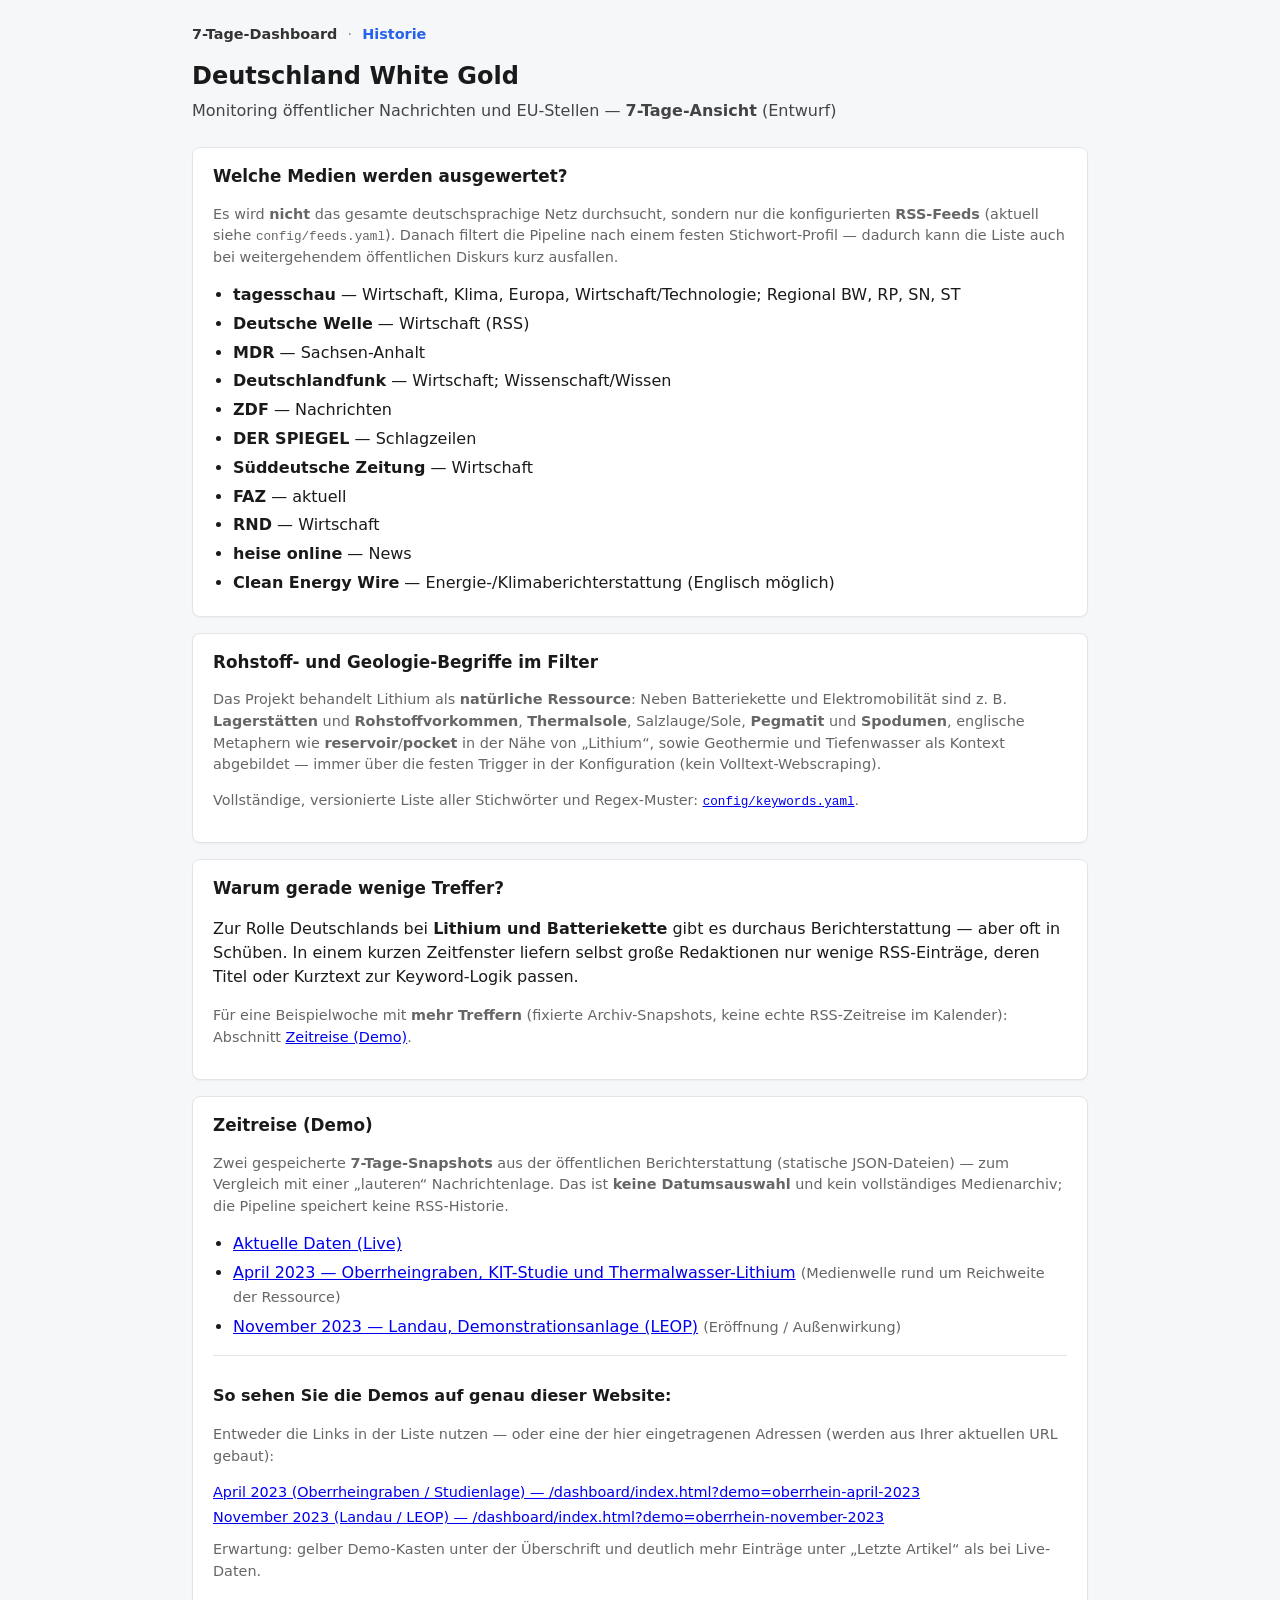
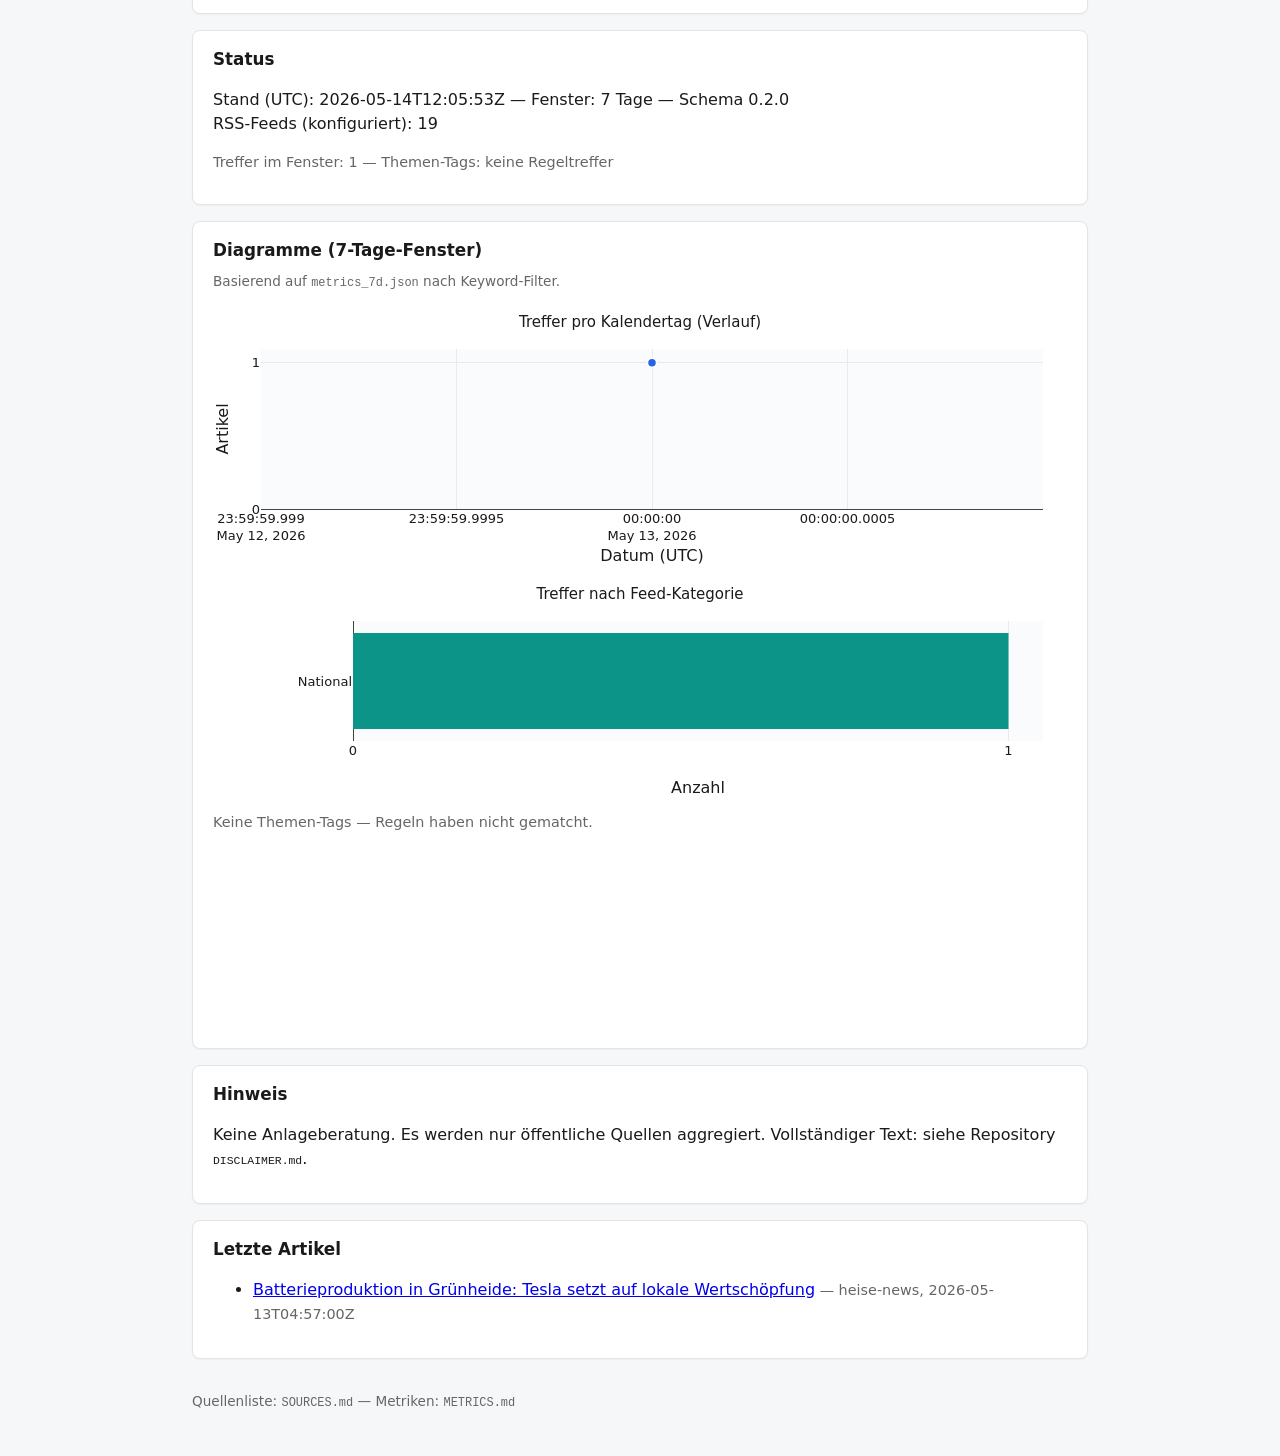
==== dashboard/index.html @ 7354d036 "Phase 5: Archiv (JSON + Monats-Partitionen), historie.html, Workflow-Merge Co-authored-by: Cursor <c" ====
<!DOCTYPE html>
<html lang="de">
<head>
  <meta charset="utf-8" />
  <meta name="viewport" content="width=device-width, initial-scale=1" />
  <title>Deutschland White Gold — Dashboard (Entwurf)</title>
  <link rel="stylesheet" href="styles.css" />
</head>
<body>
  <header class="page-header">
    <nav class="site-nav" aria-label="Hauptnavigation">
      <span class="site-nav__here">7-Tage-Dashboard</span>
      <span class="site-nav__sep">·</span>
      <a href="historie.html">Historie</a>
    </nav>
    <h1>Deutschland White Gold</h1>
    <p class="subtitle">Monitoring öffentlicher Nachrichten und EU-Stellen — <strong>7-Tage-Ansicht</strong> (Entwurf)</p>
  </header>

  <div id="demo-banner" class="demo-banner" hidden></div>

  <main>
    <section class="card" id="sources-overview">
      <h2>Welche Medien werden ausgewertet?</h2>
      <p class="muted">
        Es wird <strong>nicht</strong> das gesamte deutschsprachige Netz durchsucht, sondern nur die konfigurierten <strong>RSS-Feeds</strong>
        (aktuell siehe <code>config/feeds.yaml</code>). Danach filtert die Pipeline nach einem festen Stichwort-Profil — dadurch kann die Liste auch bei weitergehendem öffentlichen Diskurs kurz ausfallen.
      </p>
      <ul class="sources-overview-list">
        <li><strong>tagesschau</strong> — Wirtschaft, Klima, Europa, Wirtschaft/Technologie; Regional&nbsp;BW, RP, SN, ST</li>
        <li><strong>Deutsche Welle</strong> — Wirtschaft (RSS)</li>
        <li><strong>MDR</strong> — Sachsen-Anhalt</li>
        <li><strong>Deutschlandfunk</strong> — Wirtschaft; Wissenschaft/Wissen</li>
        <li><strong>ZDF</strong> — Nachrichten</li>
        <li><strong>DER SPIEGEL</strong> — Schlagzeilen</li>
        <li><strong>Süddeutsche Zeitung</strong> — Wirtschaft</li>
        <li><strong>FAZ</strong> — aktuell</li>
        <li><strong>RND</strong> — Wirtschaft</li>
        <li><strong>heise online</strong> — News</li>
        <li><strong>Clean Energy Wire</strong> — Energie-/Klimaberichterstattung (Englisch möglich)</li>
      </ul>
    </section>

    <section class="card" id="keyword-scope">
      <h2>Rohstoff- und Geologie-Begriffe im Filter</h2>
      <p class="muted">
        Das Projekt behandelt Lithium als <strong>natürliche Ressource</strong>: Neben Batteriekette und Elektromobilität sind z.&nbsp;B.
        <strong>Lagerstätten</strong> und <strong>Rohstoffvorkommen</strong>, <strong>Thermalsole</strong>, Salzlauge/Sole,
        <strong>Pegmatit</strong> und <strong>Spodumen</strong>, englische Metaphern wie <strong>reservoir</strong>/<strong>pocket</strong> in der Nähe von „Lithium“,
        sowie Geothermie und Tiefenwasser als Kontext abgebildet — immer über die festen Trigger in der Konfiguration (kein Volltext-Webscraping).
      </p>
      <p class="muted">
        Vollständige, versionierte Liste aller Stichwörter und Regex-Muster:
        <a href="https://github.com/Tarekchehahde/deutschland-white-gold-tracking/blob/main/config/keywords.yaml"><code>config/keywords.yaml</code></a>.
      </p>
    </section>

    <section class="card sparse-hint-card" id="sparse-hint" hidden>
      <h2>Warum gerade wenige Treffer?</h2>
      <p>
        Zur Rolle Deutschlands bei <strong>Lithium und Batteriekette</strong> gibt es durchaus Berichterstattung — aber oft in Schüben.
        In einem kurzen Zeitfenster liefern selbst große Redaktionen nur wenige RSS-Einträge, deren Titel oder Kurztext zur Keyword-Logik passen.
      </p>
      <p class="muted">
        Für eine Beispielwoche mit <strong>mehr Treffern</strong> (fixierte Archiv-Snapshots, keine echte RSS-Zeitreise im Kalender): Abschnitt <a href="#demo-travel">Zeitreise (Demo)</a>.
      </p>
    </section>

    <section class="card" id="demo-travel">
      <h2>Zeitreise (Demo)</h2>
      <p class="muted">
        Zwei gespeicherte <strong>7-Tage-Snapshots</strong> aus der öffentlichen Berichterstattung (statische JSON-Dateien) — zum Vergleich mit einer „lauteren“ Nachrichtenlage.
        Das ist <strong>keine Datumsauswahl</strong> und kein vollständiges Medienarchiv; die Pipeline speichert keine RSS-Historie.
      </p>
      <ul class="demo-travel-list">
        <li><a href="./">Aktuelle Daten (Live)</a></li>
        <li>
          <a href="?demo=oberrhein-april-2023">April 2023 — Oberrheingraben, KIT-Studie und Thermalwasser-Lithium</a>
          <span class="muted"> (Medienwelle rund um Reichweite der Ressource)</span>
        </li>
        <li>
          <a href="?demo=oberrhein-november-2023">November 2023 — Landau, Demonstrationsanlage (LEOP)</a>
          <span class="muted"> (Eröffnung / Außenwirkung)</span>
        </li>
      </ul>
      <div class="zeitreise-url-box">
        <p><strong>So sehen Sie die Demos auf genau dieser Website:</strong></p>
        <p class="muted">
          Entweder die Links in der Liste nutzen — oder eine der hier eingetragenen Adressen (werden aus Ihrer aktuellen URL gebaut):
        </p>
        <div id="zeitreise-example-links" class="muted"></div>
      </div>
    </section>

    <section class="card" id="status">
      <h2>Status</h2>
      <p id="meta-line">Lade Daten …</p>
      <p id="metrics-line" class="muted"></p>
    </section>

    <section class="card" id="charts-section">
      <h2>Diagramme (7-Tage-Fenster)</h2>
      <p class="chart-caption muted">Basierend auf <code>metrics_7d.json</code> nach Keyword-Filter.</p>
      <div id="chart-volume" class="chart-wrap" aria-label="Liniendiagramm Treffer pro Tag"></div>
      <div id="chart-sources" class="chart-wrap chart-wrap--compact" aria-label="Quellenmix nach Kategorie"></div>
      <div id="chart-tags" class="chart-wrap chart-wrap--compact" aria-label="Themen-Tags"></div>
    </section>

    <section class="card" id="disclaimer-box">
      <h2>Hinweis</h2>
      <p>
        Keine Anlageberatung. Es werden nur öffentliche Quellen aggregiert.
        Vollständiger Text: siehe Repository <code>DISCLAIMER.md</code>.
      </p>
    </section>

    <section class="card">
      <h2>Letzte Artikel</h2>
      <ul id="article-list"></ul>
    </section>
  </main>

  <footer class="page-footer">
    <p>Quellenliste: <code>SOURCES.md</code> — Metriken: <code>METRICS.md</code></p>
  </footer>

  <script src="https://cdn.plot.ly/plotly-2.35.2.min.js" charset="utf-8"></script>
  <script type="module" src="app.js"></script>
</body>
</html>
---- dashboard/styles.css ----
:root {
  font-family: system-ui, -apple-system, "Segoe UI", Roboto, Ubuntu, sans-serif;
  line-height: 1.5;
  color: #1a1a1a;
  background: #f6f7f9;
}

body {
  margin: 0;
  padding: 0 1rem 2rem;
  max-width: 56rem;
  margin-inline: auto;
}

.site-nav {
  font-size: 0.9rem;
  margin-bottom: 0.75rem;
}

.site-nav a {
  color: #2563eb;
  font-weight: 600;
  text-decoration: none;
}

.site-nav a:hover {
  text-decoration: underline;
}

.site-nav__sep {
  margin: 0 0.35rem;
  color: #888;
}

.site-nav__here {
  font-weight: 600;
  color: #333;
}

.page-header {
  padding: 1.5rem 0 0.5rem;
}

.page-header h1 {
  margin: 0;
  font-size: 1.5rem;
}

.subtitle {
  margin: 0.35rem 0 0;
  color: #444;
}

.sources-overview-list {
  margin: 0.5rem 0 0;
  padding-left: 1.25rem;
}

.sources-overview-list li {
  margin: 0.3rem 0;
}

.sparse-hint-card {
  border-color: #bfdbfe;
  background: #f8fafc;
}

.sparse-hint-card h2 {
  font-size: 1rem;
}

.demo-banner {
  margin-top: 1rem;
  padding: 0.75rem 1rem;
  border-radius: 8px;
  border: 1px solid #fcd34d;
  background: #fffbeb;
}

.demo-banner__title {
  margin: 0;
  font-size: 0.95rem;
}

.demo-banner__note {
  margin: 0.35rem 0 0;
  font-size: 0.88rem;
}

.demo-banner__note a {
  font-weight: 600;
}

.demo-travel-list {
  margin: 0.5rem 0 0;
  padding-left: 1.25rem;
}

.demo-travel-list li {
  margin: 0.35rem 0;
}

.zeitreise-url-box {
  margin-top: 1rem;
  padding-top: 0.75rem;
  border-top: 1px solid #e2e4e8;
}

.zeitreise-url-box .muted a {
  word-break: break-all;
}

.card {
  background: #fff;
  border: 1px solid #e2e4e8;
  border-radius: 8px;
  padding: 1rem 1.25rem;
  margin-top: 1rem;
  box-shadow: 0 1px 2px rgba(0, 0, 0, 0.04);
}

.card h2 {
  margin: 0 0 0.5rem;
  font-size: 1.05rem;
}

.muted {
  color: #666;
  font-size: 0.9rem;
}

.page-footer {
  margin-top: 2rem;
  font-size: 0.85rem;
  color: #666;
}

code {
  font-size: 0.88em;
}

.chart-caption {
  margin: 0 0 0.75rem;
  font-size: 0.85rem;
}

.chart-wrap {
  width: 100%;
  min-height: 260px;
  margin-top: 0.75rem;
}

.chart-wrap:first-of-type {
  margin-top: 0;
}

.chart-wrap--compact {
  min-height: 220px;
}
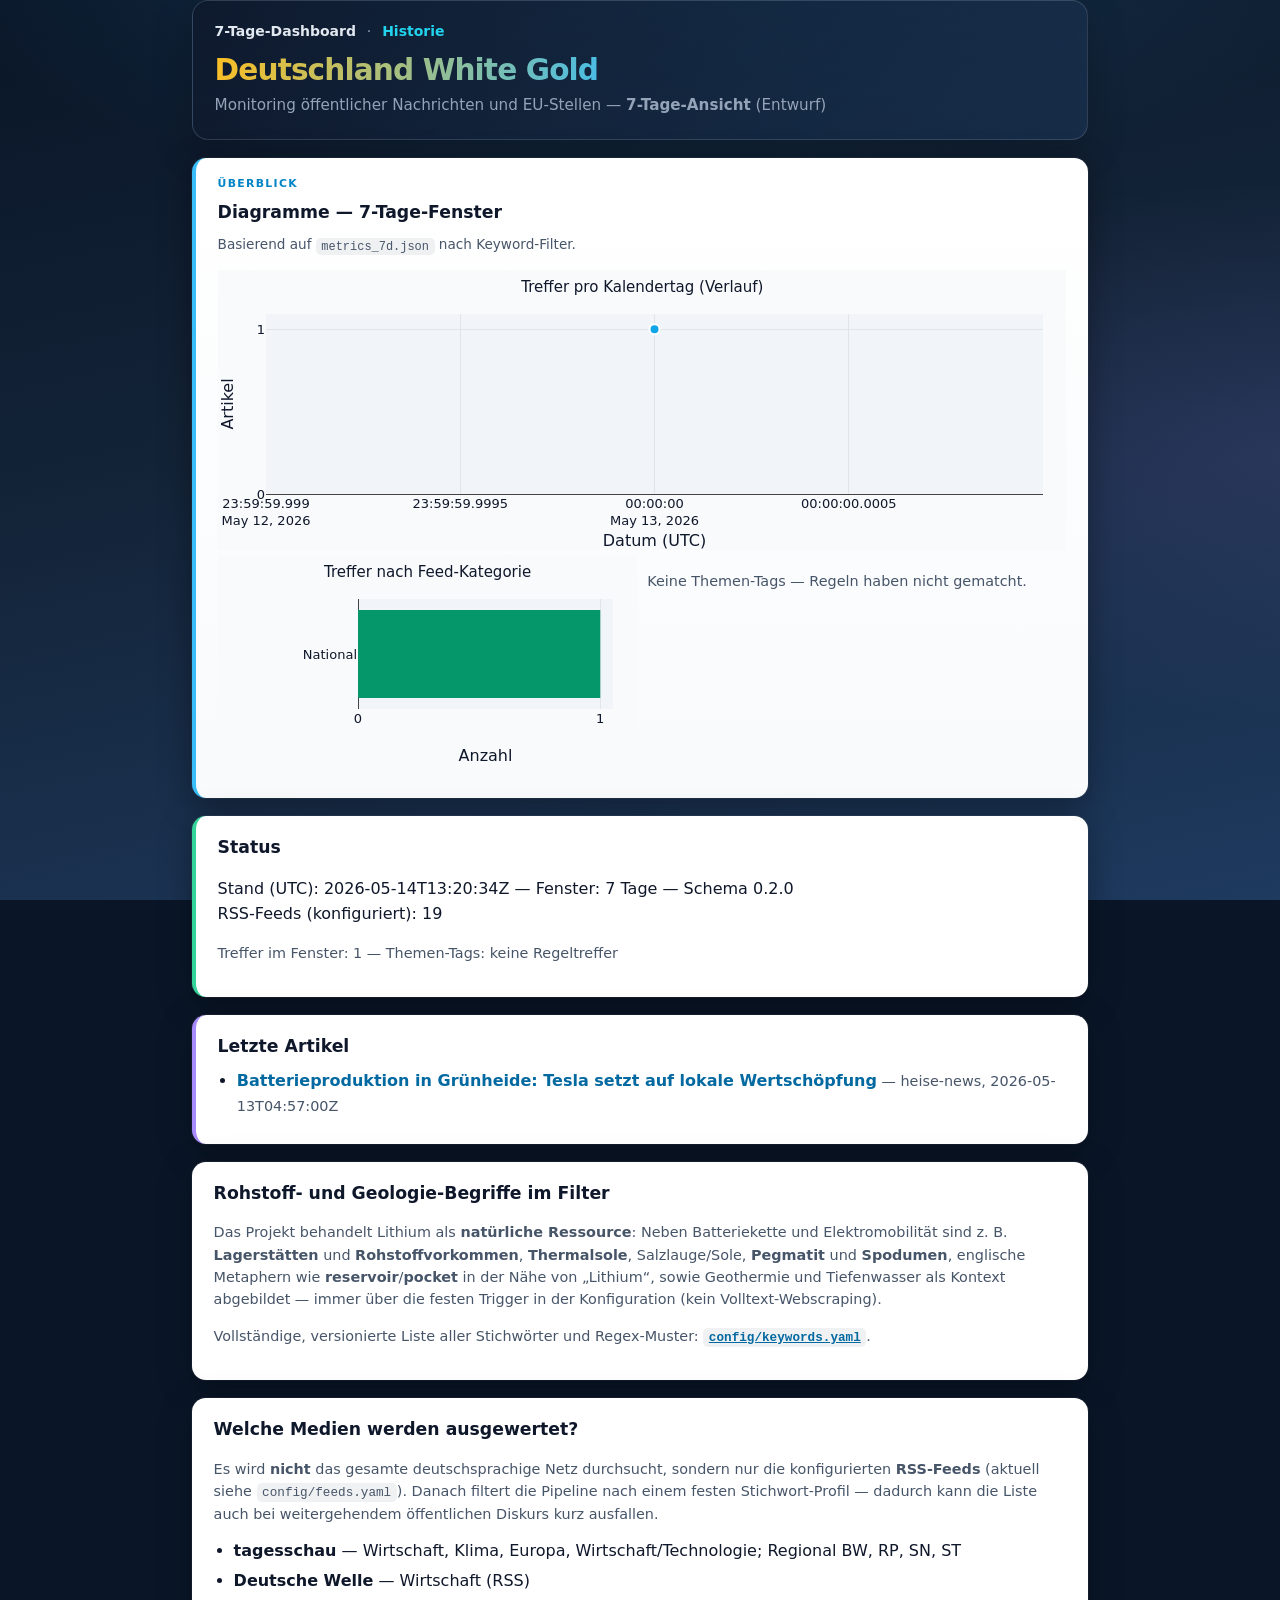
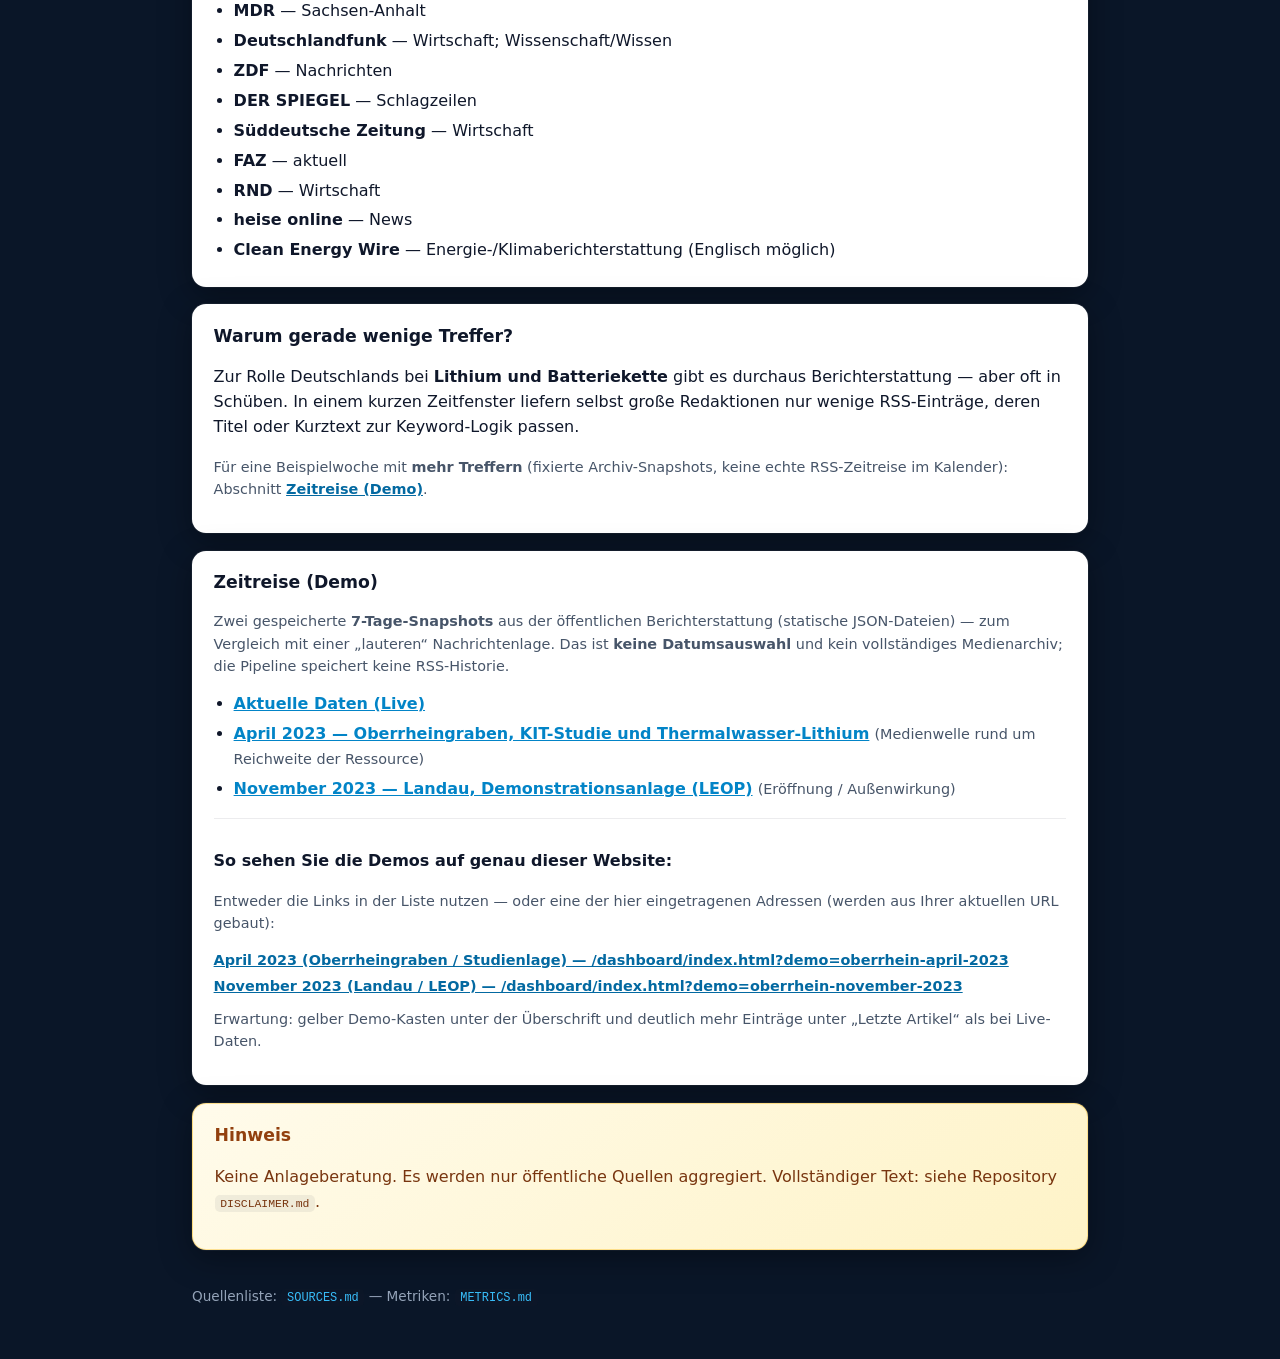
==== commit 4aadd8ca: "Dashboard: Diagramme zuerst, kräftigere Farbpalette + Hero-Header Co-authored-by: Cursor <cursoragen" ====
--- a/dashboard/index.html
+++ b/dashboard/index.html
@@ -7,7 +7,7 @@
   <link rel="stylesheet" href="styles.css" />
 </head>
 <body>
-  <header class="page-header">
+  <header class="page-header page-header--hero">
     <nav class="site-nav" aria-label="Hauptnavigation">
       <span class="site-nav__here">7-Tage-Dashboard</span>
       <span class="site-nav__sep">·</span>
@@ -20,6 +20,46 @@
   <div id="demo-banner" class="demo-banner" hidden></div>
 
   <main>
+    <section class="card card--spotlight" id="charts-section">
+      <div class="card__eyebrow">Überblick</div>
+      <h2>Diagramme — 7-Tage-Fenster</h2>
+      <p class="chart-caption muted">Basierend auf <code>metrics_7d.json</code> nach Keyword-Filter.</p>
+      <div id="chart-volume" class="chart-wrap chart-wrap--hero" aria-label="Liniendiagramm Treffer pro Tag"></div>
+      <div class="charts-row">
+        <div class="charts-row__cell">
+          <div id="chart-sources" class="chart-wrap chart-wrap--compact" aria-label="Quellenmix nach Kategorie"></div>
+        </div>
+        <div class="charts-row__cell">
+          <div id="chart-tags" class="chart-wrap chart-wrap--compact" aria-label="Themen-Tags"></div>
+        </div>
+      </div>
+    </section>
+
+    <section class="card card--status" id="status">
+      <h2>Status</h2>
+      <p id="meta-line">Lade Daten …</p>
+      <p id="metrics-line" class="muted"></p>
+    </section>
+
+    <section class="card card--articles">
+      <h2>Letzte Artikel</h2>
+      <ul id="article-list" class="article-list"></ul>
+    </section>
+
+    <section class="card" id="keyword-scope">
+      <h2>Rohstoff- und Geologie-Begriffe im Filter</h2>
+      <p class="muted">
+        Das Projekt behandelt Lithium als <strong>natürliche Ressource</strong>: Neben Batteriekette und Elektromobilität sind z.&nbsp;B.
+        <strong>Lagerstätten</strong> und <strong>Rohstoffvorkommen</strong>, <strong>Thermalsole</strong>, Salzlauge/Sole,
+        <strong>Pegmatit</strong> und <strong>Spodumen</strong>, englische Metaphern wie <strong>reservoir</strong>/<strong>pocket</strong> in der Nähe von „Lithium“,
+        sowie Geothermie und Tiefenwasser als Kontext abgebildet — immer über die festen Trigger in der Konfiguration (kein Volltext-Webscraping).
+      </p>
+      <p class="muted">
+        Vollständige, versionierte Liste aller Stichwörter und Regex-Muster:
+        <a href="https://github.com/Tarekchehahde/deutschland-white-gold-tracking/blob/main/config/keywords.yaml"><code>config/keywords.yaml</code></a>.
+      </p>
+    </section>
+
     <section class="card" id="sources-overview">
       <h2>Welche Medien werden ausgewertet?</h2>
       <p class="muted">
@@ -39,20 +79,6 @@
         <li><strong>heise online</strong> — News</li>
         <li><strong>Clean Energy Wire</strong> — Energie-/Klimaberichterstattung (Englisch möglich)</li>
       </ul>
-    </section>
-
-    <section class="card" id="keyword-scope">
-      <h2>Rohstoff- und Geologie-Begriffe im Filter</h2>
-      <p class="muted">
-        Das Projekt behandelt Lithium als <strong>natürliche Ressource</strong>: Neben Batteriekette und Elektromobilität sind z.&nbsp;B.
-        <strong>Lagerstätten</strong> und <strong>Rohstoffvorkommen</strong>, <strong>Thermalsole</strong>, Salzlauge/Sole,
-        <strong>Pegmatit</strong> und <strong>Spodumen</strong>, englische Metaphern wie <strong>reservoir</strong>/<strong>pocket</strong> in der Nähe von „Lithium“,
-        sowie Geothermie und Tiefenwasser als Kontext abgebildet — immer über die festen Trigger in der Konfiguration (kein Volltext-Webscraping).
-      </p>
-      <p class="muted">
-        Vollständige, versionierte Liste aller Stichwörter und Regex-Muster:
-        <a href="https://github.com/Tarekchehahde/deutschland-white-gold-tracking/blob/main/config/keywords.yaml"><code>config/keywords.yaml</code></a>.
-      </p>
     </section>
 
     <section class="card sparse-hint-card" id="sparse-hint" hidden>
@@ -92,31 +118,12 @@
       </div>
     </section>
 
-    <section class="card" id="status">
-      <h2>Status</h2>
-      <p id="meta-line">Lade Daten …</p>
-      <p id="metrics-line" class="muted"></p>
-    </section>
-
-    <section class="card" id="charts-section">
-      <h2>Diagramme (7-Tage-Fenster)</h2>
-      <p class="chart-caption muted">Basierend auf <code>metrics_7d.json</code> nach Keyword-Filter.</p>
-      <div id="chart-volume" class="chart-wrap" aria-label="Liniendiagramm Treffer pro Tag"></div>
-      <div id="chart-sources" class="chart-wrap chart-wrap--compact" aria-label="Quellenmix nach Kategorie"></div>
-      <div id="chart-tags" class="chart-wrap chart-wrap--compact" aria-label="Themen-Tags"></div>
-    </section>
-
-    <section class="card" id="disclaimer-box">
+    <section class="card card--disclaimer" id="disclaimer-box">
       <h2>Hinweis</h2>
       <p>
         Keine Anlageberatung. Es werden nur öffentliche Quellen aggregiert.
         Vollständiger Text: siehe Repository <code>DISCLAIMER.md</code>.
       </p>
-    </section>
-
-    <section class="card">
-      <h2>Letzte Artikel</h2>
-      <ul id="article-list"></ul>
     </section>
   </main>
 
--- a/dashboard/styles.css
+++ b/dashboard/styles.css
@@ -1,54 +1,104 @@
 :root {
-  font-family: system-ui, -apple-system, "Segoe UI", Roboto, Ubuntu, sans-serif;
-  line-height: 1.5;
-  color: #1a1a1a;
-  background: #f6f7f9;
+  --font: system-ui, -apple-system, "Segoe UI", Roboto, Ubuntu, sans-serif;
+  --bg-page-top: #0a1628;
+  --bg-page-mid: #132337;
+  --bg-page-bottom: #1e3a5f;
+  --surface: #ffffff;
+  --surface-glow: rgba(56, 189, 248, 0.08);
+  --text-on-dark: #e2e8f0;
+  --text-on-dark-muted: #94a3b8;
+  --text-card: #0f172a;
+  --text-muted-card: #475569;
+  --accent-sky: #38bdf8;
+  --accent-cyan: #22d3ee;
+  --accent-gold: #fbbf24;
+  --accent-emerald: #34d399;
+  --accent-violet: #a78bfa;
+  --border-soft: rgba(148, 163, 184, 0.25);
+  --shadow-card: 0 8px 32px rgba(0, 0, 0, 0.35), 0 0 0 1px rgba(255, 255, 255, 0.06);
+  --radius-lg: 16px;
+  --radius-md: 14px;
+}
+
+*,
+*::before,
+*::after {
+  box-sizing: border-box;
 }
 
 body {
   margin: 0;
-  padding: 0 1rem 2rem;
-  max-width: 56rem;
+  padding: 0 1rem 2.5rem;
+  max-width: 58rem;
   margin-inline: auto;
+  font-family: var(--font);
+  line-height: 1.55;
+  color: var(--text-on-dark);
+  background-color: var(--bg-page-top);
+  background-image:
+    radial-gradient(ellipse 120% 80% at 50% -20%, rgba(56, 189, 248, 0.18), transparent 55%),
+    radial-gradient(ellipse 90% 60% at 100% 50%, rgba(167, 139, 250, 0.12), transparent 50%),
+    linear-gradient(168deg, var(--bg-page-top) 0%, var(--bg-page-mid) 42%, var(--bg-page-bottom) 100%);
+  background-attachment: fixed;
+  min-height: 100vh;
 }
 
 .site-nav {
-  font-size: 0.9rem;
-  margin-bottom: 0.75rem;
+  font-size: 0.875rem;
+  margin-bottom: 0.65rem;
 }
 
 .site-nav a {
-  color: #2563eb;
+  color: var(--accent-cyan);
   font-weight: 600;
   text-decoration: none;
+  transition: color 0.15s ease, text-underline-offset 0.15s ease;
 }
 
 .site-nav a:hover {
+  color: var(--accent-sky);
   text-decoration: underline;
+  text-underline-offset: 3px;
 }
 
 .site-nav__sep {
-  margin: 0 0.35rem;
-  color: #888;
+  margin: 0 0.4rem;
+  color: var(--text-on-dark-muted);
 }
 
 .site-nav__here {
-  font-weight: 600;
-  color: #333;
+  font-weight: 700;
+  color: var(--text-on-dark);
 }
 
 .page-header {
-  padding: 1.5rem 0 0.5rem;
+  padding: 1.25rem 0 0.35rem;
+}
+
+.page-header--hero {
+  background: linear-gradient(135deg, rgba(15, 23, 42, 0.65), rgba(30, 58, 95, 0.45));
+  border: 1px solid var(--border-soft);
+  border-radius: var(--radius-lg);
+  padding: 1.25rem 1.35rem 1.35rem;
+  margin-bottom: 0.25rem;
+  box-shadow: 0 12px 40px rgba(0, 0, 0, 0.2);
 }
 
 .page-header h1 {
   margin: 0;
-  font-size: 1.5rem;
+  font-size: clamp(1.45rem, 4vw, 1.85rem);
+  letter-spacing: -0.03em;
+  line-height: 1.15;
+  background: linear-gradient(105deg, var(--accent-gold), var(--accent-sky), var(--accent-cyan));
+  -webkit-background-clip: text;
+  background-clip: text;
+  color: transparent;
 }
 
 .subtitle {
-  margin: 0.35rem 0 0;
-  color: #444;
+  margin: 0.45rem 0 0;
+  color: var(--text-on-dark-muted);
+  font-size: 0.95rem;
 }
 
 .sources-overview-list {
@@ -57,24 +107,40 @@
 }
 
 .sources-overview-list li {
-  margin: 0.3rem 0;
+  margin: 0.32rem 0;
+}
+
+.sources-overview-list strong {
+  color: var(--text-card);
 }
 
 .sparse-hint-card {
-  border-color: #bfdbfe;
-  background: #f8fafc;
+  border: 1px solid rgba(56, 189, 248, 0.35);
+  background: linear-gradient(145deg, #f0f9ff, #eef2ff);
 }
 
 .sparse-hint-card h2 {
   font-size: 1rem;
+  color: var(--text-card);
+}
+
+.sparse-hint-card p:not(.muted) {
+  color: var(--text-card);
+}
+
+.sparse-hint-card a {
+  color: #0369a1;
+  font-weight: 600;
 }
 
 .demo-banner {
   margin-top: 1rem;
-  padding: 0.75rem 1rem;
-  border-radius: 8px;
-  border: 1px solid #fcd34d;
-  background: #fffbeb;
+  padding: 0.85rem 1.1rem;
+  border-radius: var(--radius-md);
+  border: 1px solid rgba(251, 191, 36, 0.55);
+  background: linear-gradient(135deg, rgba(254, 243, 199, 0.98), rgba(253, 230, 138, 0.92));
+  box-shadow: var(--shadow-card);
+  color: var(--text-card);
 }
 
 .demo-banner__title {
@@ -85,10 +151,12 @@
 .demo-banner__note {
   margin: 0.35rem 0 0;
   font-size: 0.88rem;
+  color: var(--text-muted-card);
 }
 
 .demo-banner__note a {
-  font-weight: 600;
+  font-weight: 700;
+  color: #b45309;
 }
 
 .demo-travel-list {
@@ -100,39 +168,107 @@
   margin: 0.35rem 0;
 }
 
+.demo-travel-list a {
+  color: #0284c7;
+  font-weight: 600;
+}
+
 .zeitreise-url-box {
   margin-top: 1rem;
-  padding-top: 0.75rem;
-  border-top: 1px solid #e2e4e8;
+  padding-top: 0.85rem;
+  border-top: 1px solid rgba(15, 23, 42, 0.08);
 }
 
 .zeitreise-url-box .muted a {
   word-break: break-all;
+  color: #0369a1;
+  font-weight: 600;
 }
 
 .card {
-  background: #fff;
-  border: 1px solid #e2e4e8;
-  border-radius: 8px;
-  padding: 1rem 1.25rem;
-  margin-top: 1rem;
-  box-shadow: 0 1px 2px rgba(0, 0, 0, 0.04);
+  background: var(--surface);
+  color: var(--text-card);
+  border: none;
+  border-radius: var(--radius-md);
+  padding: 1.15rem 1.35rem;
+  margin-top: 1.1rem;
+  box-shadow: var(--shadow-card);
 }
 
 .card h2 {
-  margin: 0 0 0.5rem;
-  font-size: 1.05rem;
+  margin: 0 0 0.55rem;
+  font-size: 1.08rem;
+  color: var(--text-card);
+}
+
+.card__eyebrow {
+  font-size: 0.68rem;
+  font-weight: 700;
+  letter-spacing: 0.12em;
+  text-transform: uppercase;
+  color: #0284c7;
+  margin-bottom: 0.35rem;
+}
+
+.card--spotlight {
+  border-left: 4px solid var(--accent-sky);
+  background: linear-gradient(180deg, #ffffff 0%, #f8fafc 100%);
+}
+
+.card--status {
+  border-left: 4px solid var(--accent-emerald);
+}
+
+.card--articles {
+  border-left: 4px solid var(--accent-violet);
+}
+
+.card--articles .article-list a {
+  color: #0369a1;
+  font-weight: 600;
+  text-decoration: none;
+}
+
+.card--articles .article-list a:hover {
+  color: #0284c7;
+  text-decoration: underline;
+}
+
+.card--disclaimer {
+  background: linear-gradient(145deg, #fffbeb, #fef3c7);
+  border: 1px solid rgba(251, 191, 36, 0.45);
+}
+
+.card--disclaimer h2 {
+  color: #92400e;
+}
+
+.card--disclaimer p {
+  color: #78350f;
+}
+
+.card code {
+  background: rgba(15, 23, 42, 0.06);
+  padding: 0.12rem 0.35rem;
+  border-radius: 5px;
 }
 
 .muted {
-  color: #666;
+  color: var(--text-muted-card);
   font-size: 0.9rem;
 }
 
 .page-footer {
-  margin-top: 2rem;
+  margin-top: 2.25rem;
   font-size: 0.85rem;
-  color: #666;
+  color: var(--text-on-dark-muted);
+}
+
+.page-footer code {
+  color: var(--accent-sky);
+  background: rgba(15, 23, 42, 0.35);
+  padding: 0.1rem 0.35rem;
+  border-radius: 4px;
 }
 
 code {
@@ -140,14 +276,19 @@
 }
 
 .chart-caption {
-  margin: 0 0 0.75rem;
+  margin: 0 0 0.85rem;
   font-size: 0.85rem;
 }
 
 .chart-wrap {
   width: 100%;
   min-height: 260px;
-  margin-top: 0.75rem;
+  margin-top: 0.65rem;
+}
+
+.chart-wrap--hero {
+  min-height: 280px;
+  margin-top: 0;
 }
 
 .chart-wrap:first-of-type {
@@ -155,5 +296,37 @@
 }
 
 .chart-wrap--compact {
-  min-height: 220px;
-}
+  min-height: 210px;
+}
+
+.charts-row {
+  display: grid;
+  grid-template-columns: 1fr;
+  gap: 0.5rem;
+  margin-top: 0.35rem;
+}
+
+@media (min-width: 720px) {
+  .charts-row {
+    grid-template-columns: 1fr 1fr;
+    gap: 0.65rem;
+  }
+}
+
+.charts-row__cell {
+  min-width: 0;
+}
+
+.article-list {
+  margin: 0.35rem 0 0;
+  padding-left: 1.2rem;
+}
+
+.article-list li {
+  margin: 0.45rem 0;
+}
+
+#keyword-scope a {
+  color: #0369a1;
+  font-weight: 600;
+}
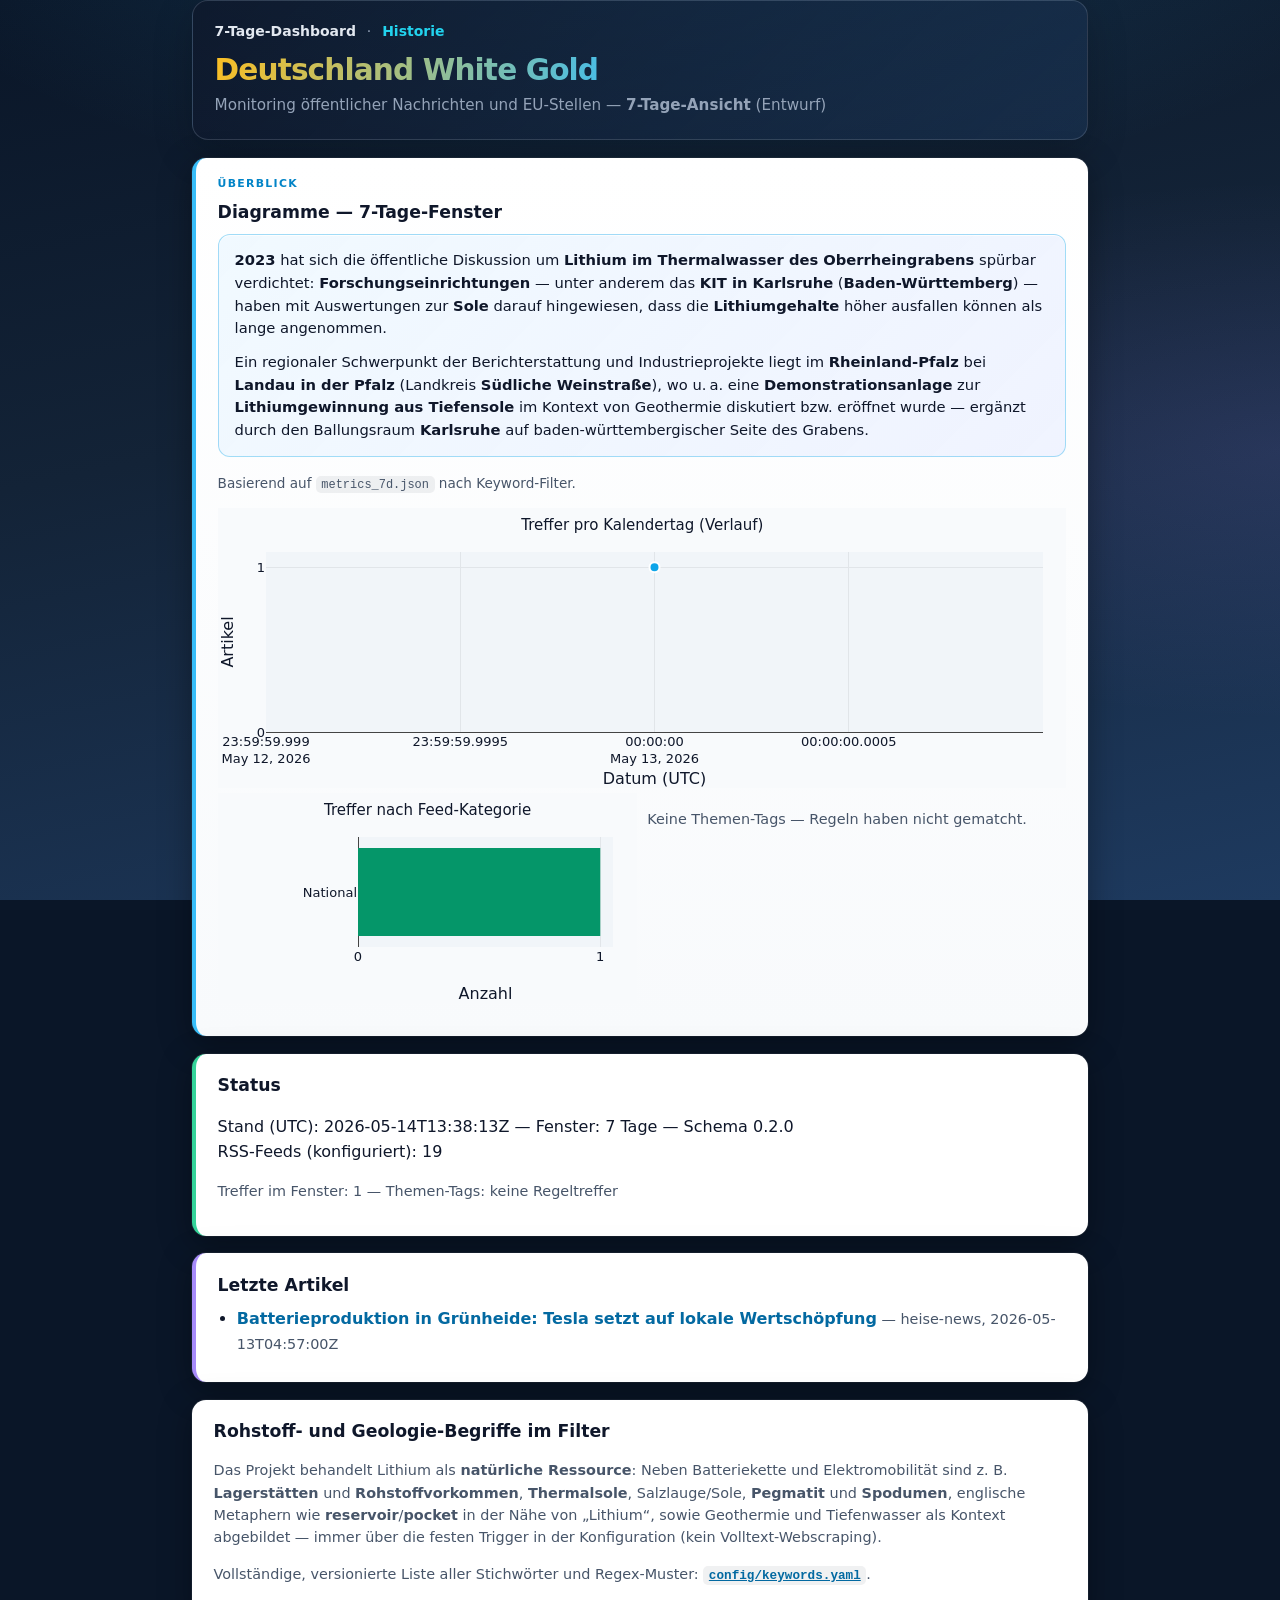
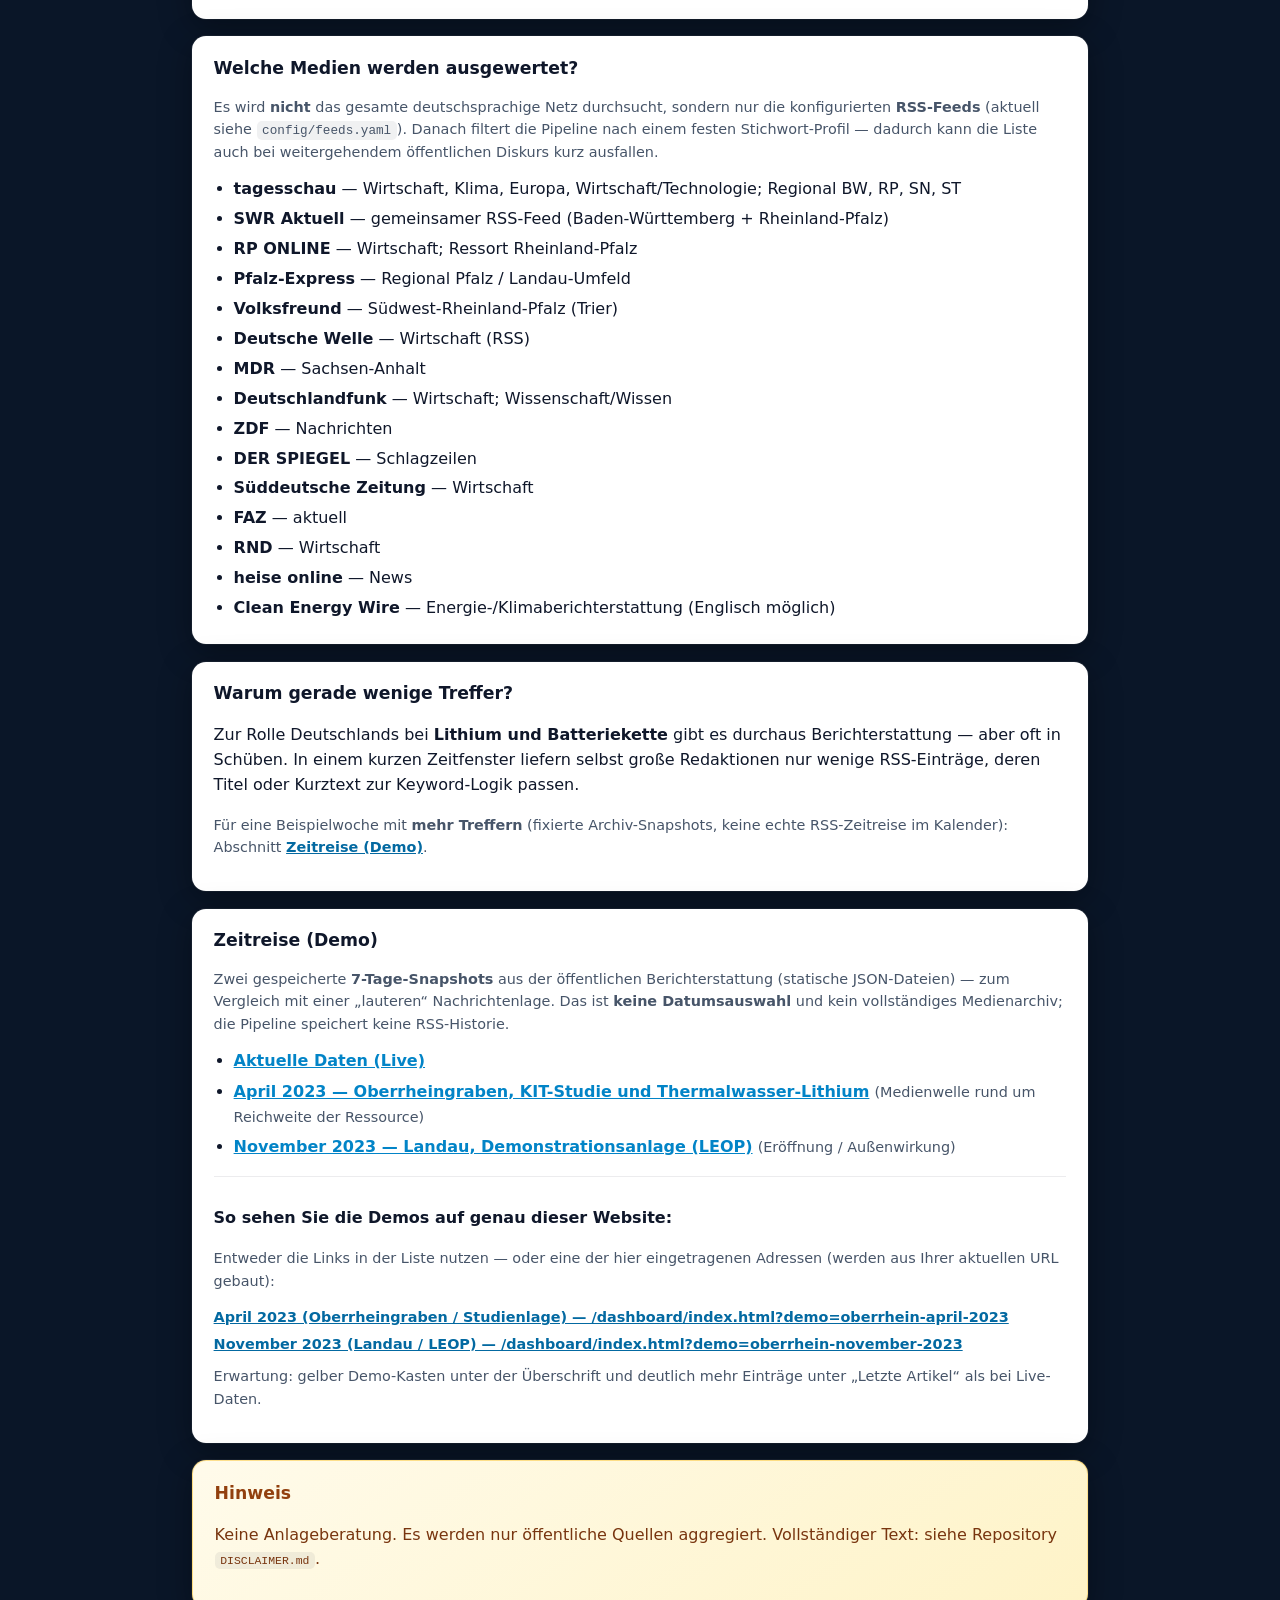
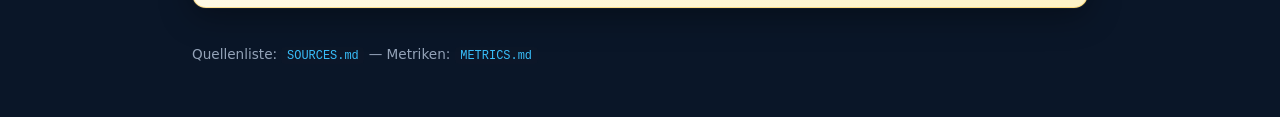
==== commit 2d97e3f8: "Regionalfeeds Oberrhein/Pfalz, Kontext vor Diagrammen, Landau/Vulcan-Regex Co-authored-by: Cursor <c" ====
--- a/dashboard/index.html
+++ b/dashboard/index.html
@@ -23,6 +23,18 @@
     <section class="card card--spotlight" id="charts-section">
       <div class="card__eyebrow">Überblick</div>
       <h2>Diagramme — 7-Tage-Fenster</h2>
+      <div class="context-blurb">
+        <p>
+          <strong>2023</strong> hat sich die öffentliche Diskussion um <strong>Lithium im Thermalwasser des Oberrheingrabens</strong> spürbar verdichtet:
+          <strong>Forschungseinrichtungen</strong> — unter anderem das <strong>KIT in Karlsruhe</strong> (<strong>Baden-Württemberg</strong>) —
+          haben mit Auswertungen zur <strong>Sole</strong> darauf hingewiesen, dass die <strong>Lithiumgehalte</strong> höher ausfallen können als lange angenommen.
+        </p>
+        <p>
+          Ein regionaler Schwerpunkt der Berichterstattung und Industrieprojekte liegt im <strong>Rheinland-Pfalz</strong> bei <strong>Landau in der Pfalz</strong>
+          (Landkreis <strong>Südliche Weinstraße</strong>), wo u. a. eine <strong>Demonstrationsanlage</strong> zur <strong>Lithiumgewinnung aus Tiefensole</strong> im Kontext von Geothermie diskutiert bzw. eröffnet wurde —
+          ergänzt durch den Ballungsraum <strong>Karlsruhe</strong> auf baden-württembergischer Seite des Grabens.
+        </p>
+      </div>
       <p class="chart-caption muted">Basierend auf <code>metrics_7d.json</code> nach Keyword-Filter.</p>
       <div id="chart-volume" class="chart-wrap chart-wrap--hero" aria-label="Liniendiagramm Treffer pro Tag"></div>
       <div class="charts-row">
@@ -68,6 +80,10 @@
       </p>
       <ul class="sources-overview-list">
         <li><strong>tagesschau</strong> — Wirtschaft, Klima, Europa, Wirtschaft/Technologie; Regional&nbsp;BW, RP, SN, ST</li>
+        <li><strong>SWR Aktuell</strong> — gemeinsamer RSS-Feed (Baden-Württemberg + Rheinland-Pfalz)</li>
+        <li><strong>RP ONLINE</strong> — Wirtschaft; Ressort Rheinland-Pfalz</li>
+        <li><strong>Pfalz-Express</strong> — Regional Pfalz / Landau-Umfeld</li>
+        <li><strong>Volksfreund</strong> — Südwest-Rheinland-Pfalz (Trier)</li>
         <li><strong>Deutsche Welle</strong> — Wirtschaft (RSS)</li>
         <li><strong>MDR</strong> — Sachsen-Anhalt</li>
         <li><strong>Deutschlandfunk</strong> — Wirtschaft; Wissenschaft/Wissen</li>
--- a/dashboard/styles.css
+++ b/dashboard/styles.css
@@ -275,6 +275,26 @@
   font-size: 0.88em;
 }
 
+.context-blurb {
+  margin: 0 0 1rem;
+  padding: 0.85rem 1rem;
+  border-radius: 12px;
+  border: 1px solid rgba(14, 165, 233, 0.35);
+  background: linear-gradient(135deg, rgba(240, 249, 255, 0.95), rgba(238, 242, 255, 0.9));
+  box-shadow: inset 0 1px 0 rgba(255, 255, 255, 0.75);
+}
+
+.context-blurb p {
+  margin: 0 0 0.65rem;
+  font-size: 0.92rem;
+  line-height: 1.55;
+  color: #0f172a;
+}
+
+.context-blurb p:last-child {
+  margin-bottom: 0;
+}
+
 .chart-caption {
   margin: 0 0 0.85rem;
   font-size: 0.85rem;
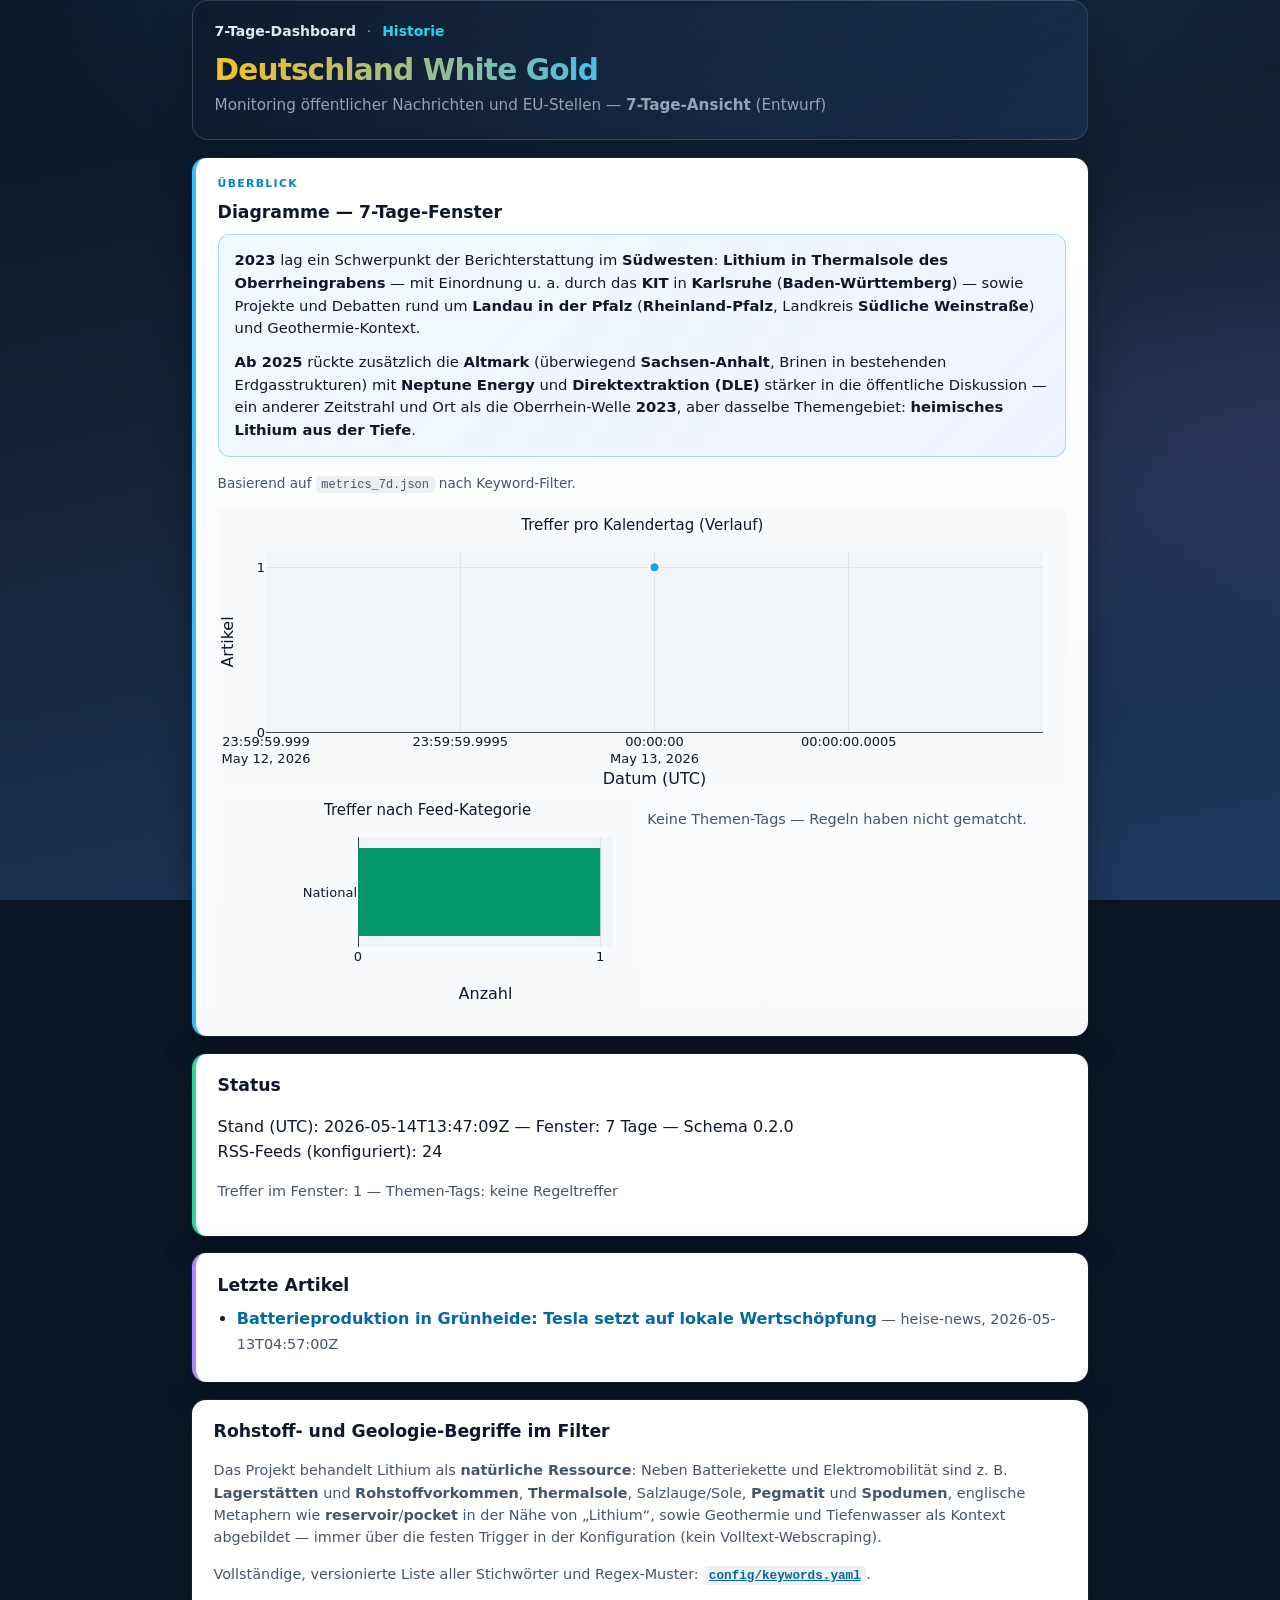
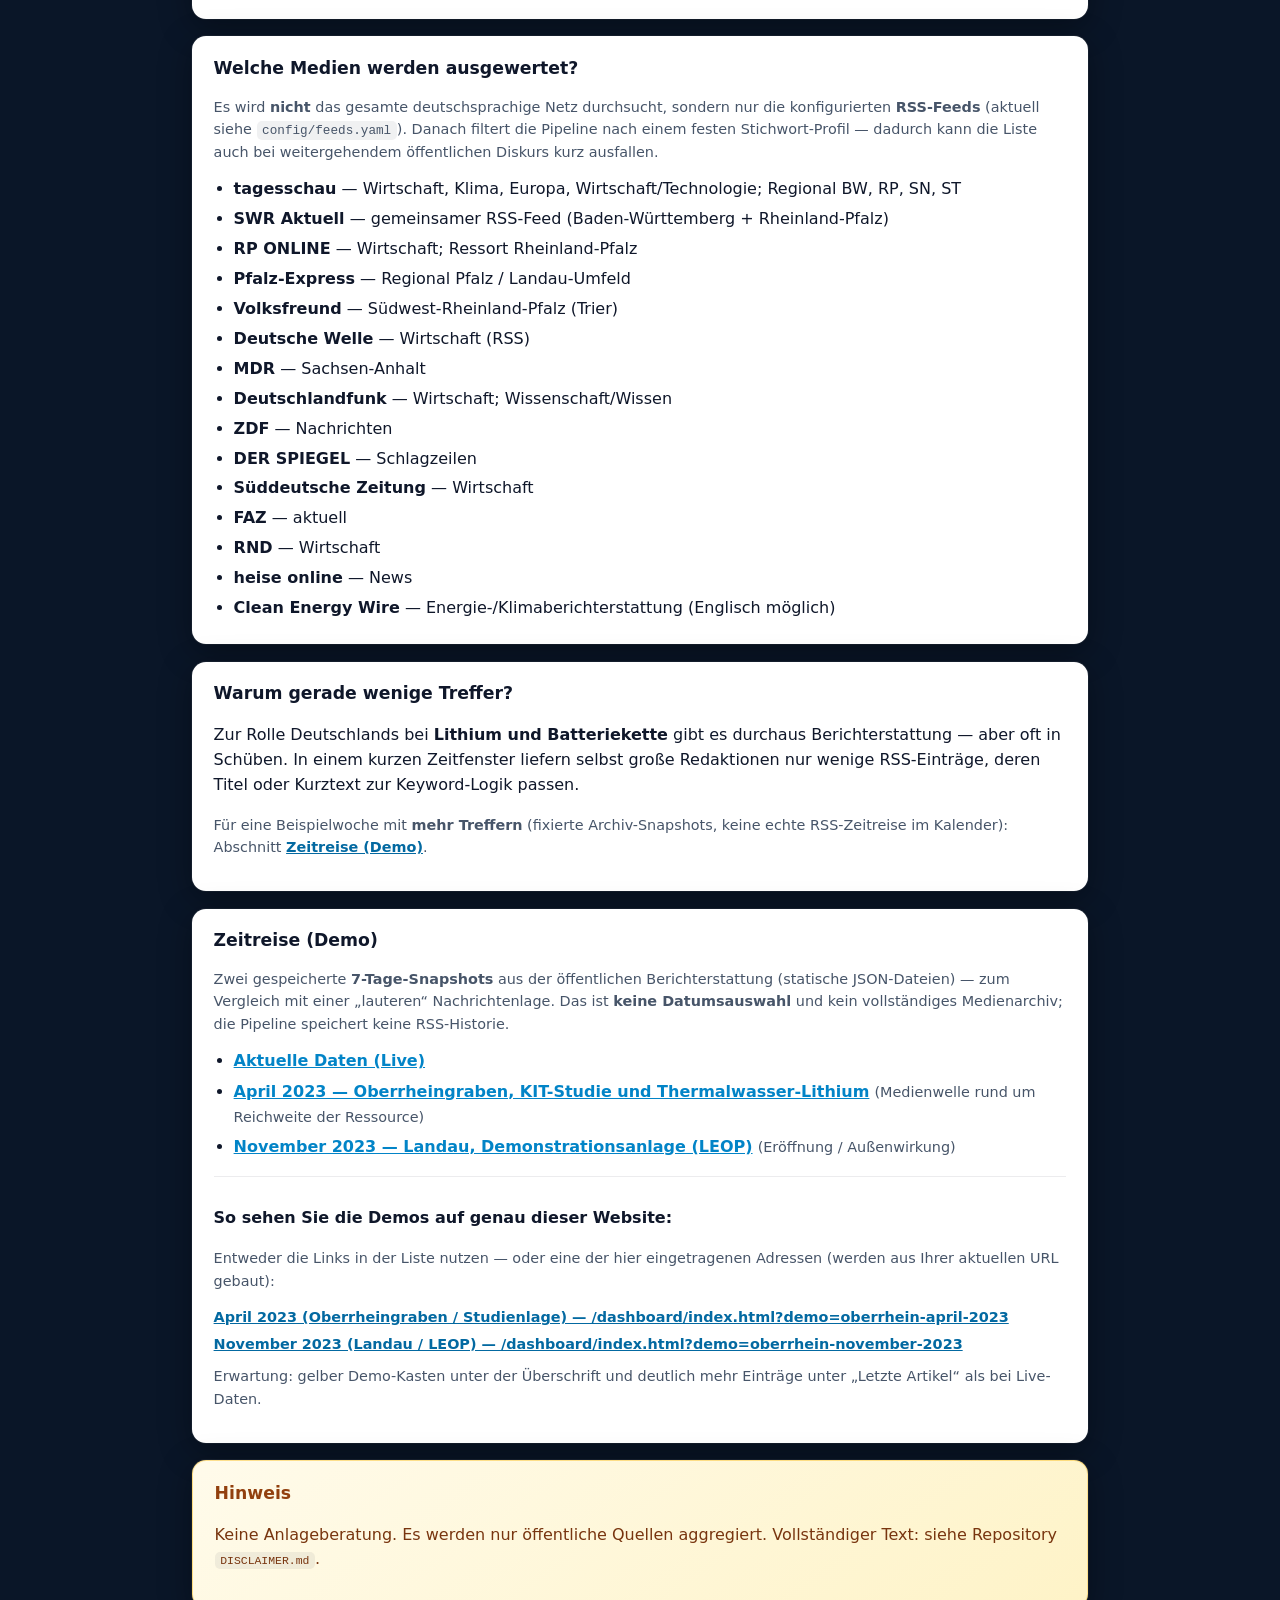
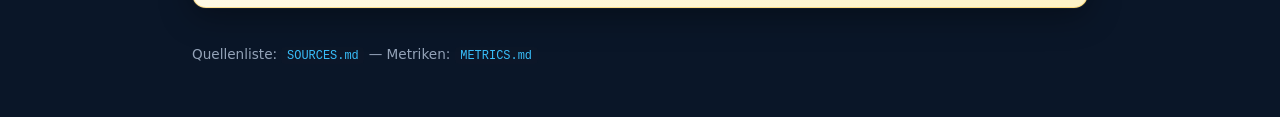
==== commit 749b7ac7: "Kontext: Oberrhein 2023 vs Altmark/Neptune ab 2025 Co-authored-by: Cursor <cursoragent@cursor.com>" ====
--- a/dashboard/index.html
+++ b/dashboard/index.html
@@ -25,14 +25,13 @@
       <h2>Diagramme — 7-Tage-Fenster</h2>
       <div class="context-blurb">
         <p>
-          <strong>2023</strong> hat sich die öffentliche Diskussion um <strong>Lithium im Thermalwasser des Oberrheingrabens</strong> spürbar verdichtet:
-          <strong>Forschungseinrichtungen</strong> — unter anderem das <strong>KIT in Karlsruhe</strong> (<strong>Baden-Württemberg</strong>) —
-          haben mit Auswertungen zur <strong>Sole</strong> darauf hingewiesen, dass die <strong>Lithiumgehalte</strong> höher ausfallen können als lange angenommen.
+          <strong>2023</strong> lag ein Schwerpunkt der Berichterstattung im <strong>Südwesten</strong>:
+          <strong>Lithium in Thermalsole des Oberrheingrabens</strong> — mit Einordnung u. a. durch das <strong>KIT</strong> in <strong>Karlsruhe</strong> (<strong>Baden-Württemberg</strong>) —
+          sowie Projekte und Debatten rund um <strong>Landau in der Pfalz</strong> (<strong>Rheinland-Pfalz</strong>, Landkreis <strong>Südliche Weinstraße</strong>) und Geothermie-Kontext.
         </p>
         <p>
-          Ein regionaler Schwerpunkt der Berichterstattung und Industrieprojekte liegt im <strong>Rheinland-Pfalz</strong> bei <strong>Landau in der Pfalz</strong>
-          (Landkreis <strong>Südliche Weinstraße</strong>), wo u. a. eine <strong>Demonstrationsanlage</strong> zur <strong>Lithiumgewinnung aus Tiefensole</strong> im Kontext von Geothermie diskutiert bzw. eröffnet wurde —
-          ergänzt durch den Ballungsraum <strong>Karlsruhe</strong> auf baden-württembergischer Seite des Grabens.
+          <strong>Ab 2025</strong> rückte zusätzlich die <strong>Altmark</strong> (überwiegend <strong>Sachsen-Anhalt</strong>, Brinen in bestehenden Erdgasstrukturen) mit <strong>Neptune Energy</strong> und <strong>Direktextraktion (DLE)</strong> stärker in die öffentliche Diskussion —
+          ein anderer Zeitstrahl und Ort als die Oberrhein-Welle <strong>2023</strong>, aber dasselbe Themengebiet: <strong>heimisches Lithium aus der Tiefe</strong>.
         </p>
       </div>
       <p class="chart-caption muted">Basierend auf <code>metrics_7d.json</code> nach Keyword-Filter.</p>
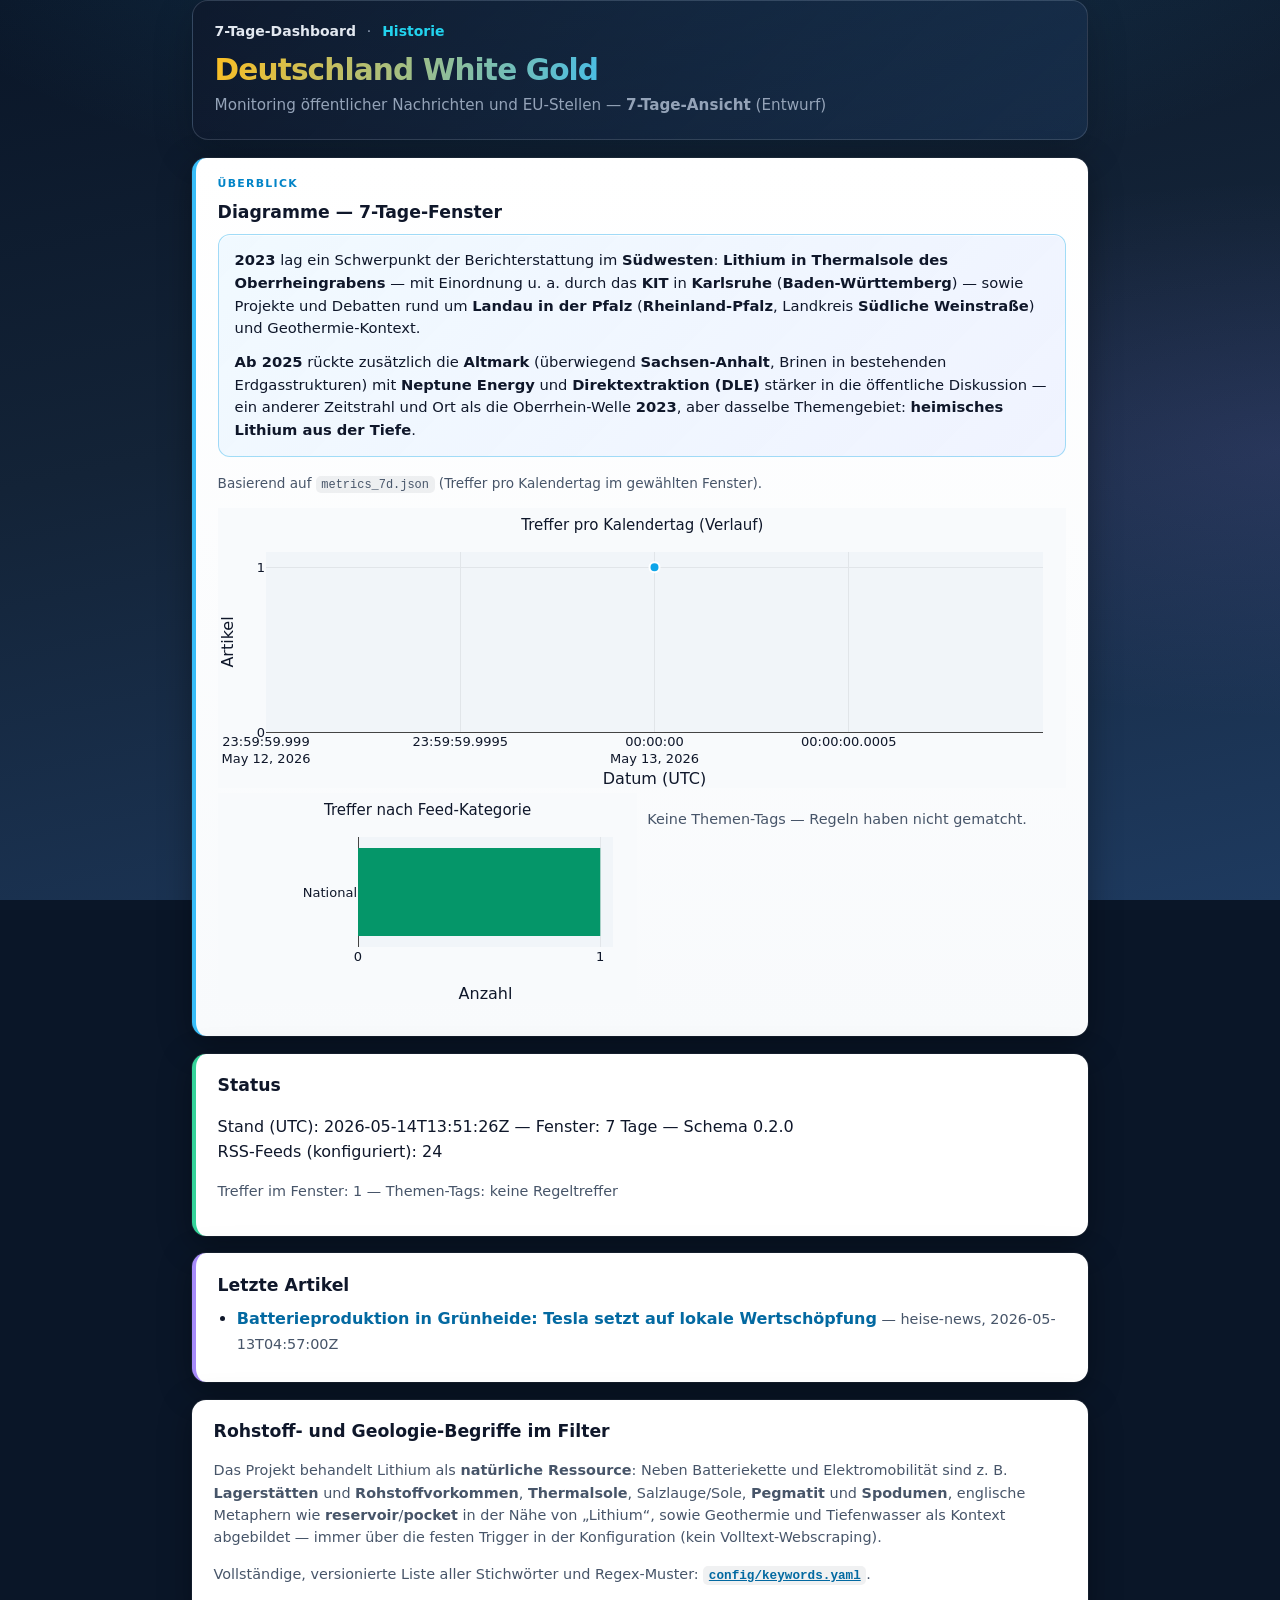
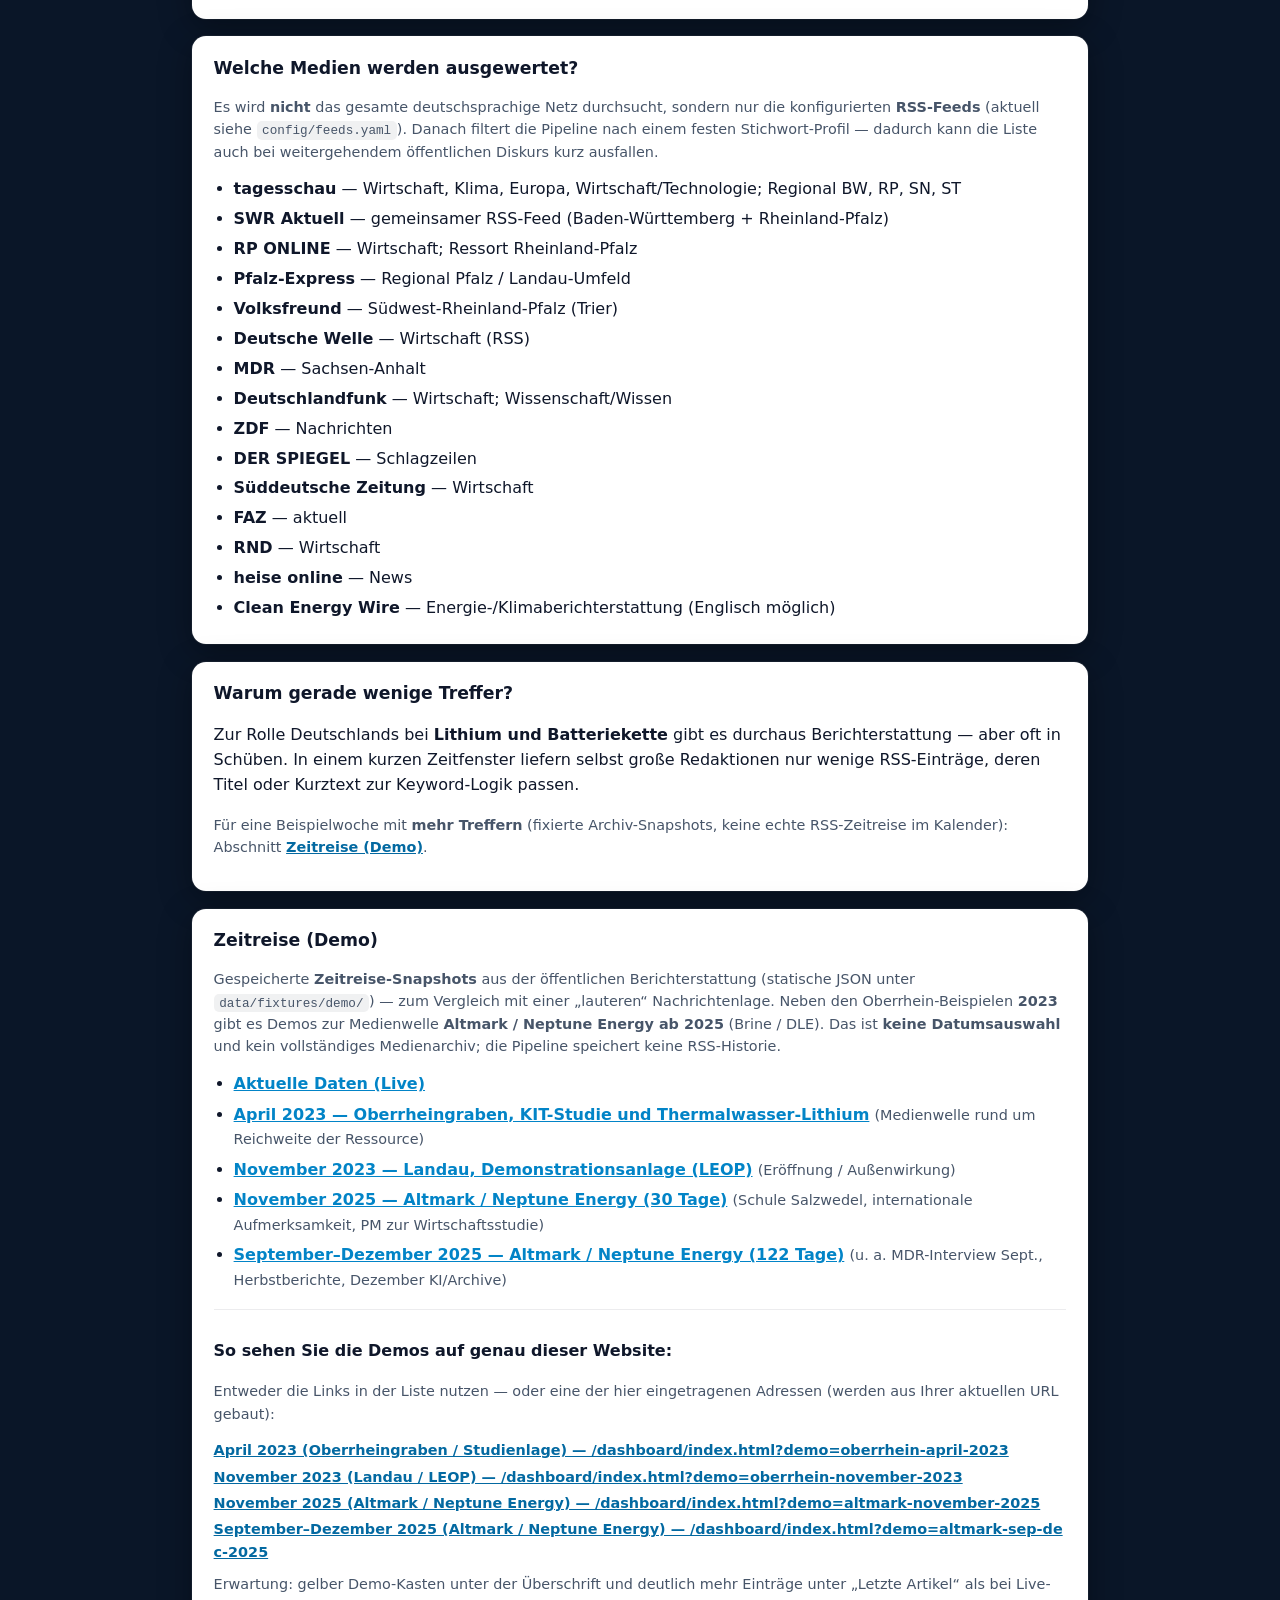
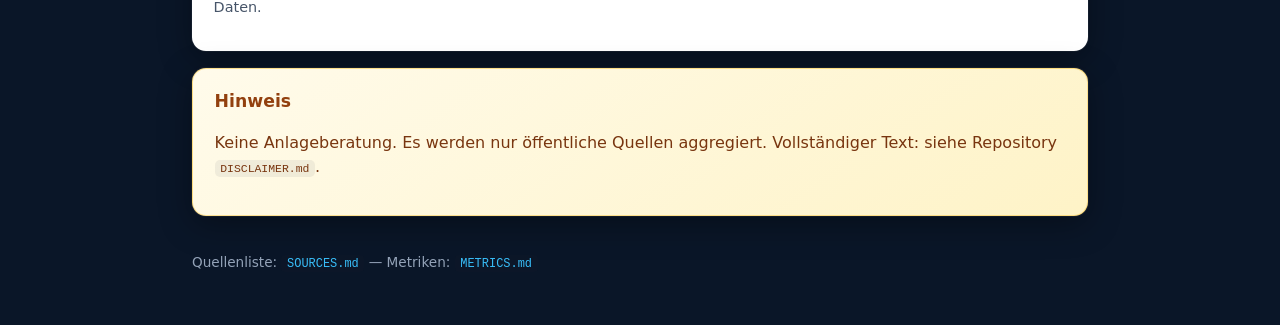
==== commit b40f6fee: "feat(demo): Altmark 2025 Zeitreise (Nov + Sep–Dez) Add demo fixtures under data/fixtures/demo with m" ====
--- a/dashboard/index.html
+++ b/dashboard/index.html
@@ -22,7 +22,7 @@
   <main>
     <section class="card card--spotlight" id="charts-section">
       <div class="card__eyebrow">Überblick</div>
-      <h2>Diagramme — 7-Tage-Fenster</h2>
+      <h2 id="charts-heading">Diagramme — Zeitfenster</h2>
       <div class="context-blurb">
         <p>
           <strong>2023</strong> lag ein Schwerpunkt der Berichterstattung im <strong>Südwesten</strong>:
@@ -34,7 +34,7 @@
           ein anderer Zeitstrahl und Ort als die Oberrhein-Welle <strong>2023</strong>, aber dasselbe Themengebiet: <strong>heimisches Lithium aus der Tiefe</strong>.
         </p>
       </div>
-      <p class="chart-caption muted">Basierend auf <code>metrics_7d.json</code> nach Keyword-Filter.</p>
+      <p class="chart-caption muted">Basierend auf <code>metrics_7d.json</code> (Treffer pro Kalendertag im gewählten Fenster).</p>
       <div id="chart-volume" class="chart-wrap chart-wrap--hero" aria-label="Liniendiagramm Treffer pro Tag"></div>
       <div class="charts-row">
         <div class="charts-row__cell">
@@ -110,7 +110,8 @@
     <section class="card" id="demo-travel">
       <h2>Zeitreise (Demo)</h2>
       <p class="muted">
-        Zwei gespeicherte <strong>7-Tage-Snapshots</strong> aus der öffentlichen Berichterstattung (statische JSON-Dateien) — zum Vergleich mit einer „lauteren“ Nachrichtenlage.
+        Gespeicherte <strong>Zeitreise-Snapshots</strong> aus der öffentlichen Berichterstattung (statische JSON unter <code>data/fixtures/demo/</code>) — zum Vergleich mit einer „lauteren“ Nachrichtenlage.
+        Neben den Oberrhein-Beispielen <strong>2023</strong> gibt es Demos zur Medienwelle <strong>Altmark / Neptune Energy ab 2025</strong> (Brine / DLE).
         Das ist <strong>keine Datumsauswahl</strong> und kein vollständiges Medienarchiv; die Pipeline speichert keine RSS-Historie.
       </p>
       <ul class="demo-travel-list">
@@ -122,6 +123,14 @@
         <li>
           <a href="?demo=oberrhein-november-2023">November 2023 — Landau, Demonstrationsanlage (LEOP)</a>
           <span class="muted"> (Eröffnung / Außenwirkung)</span>
+        </li>
+        <li>
+          <a href="?demo=altmark-november-2025">November 2025 — Altmark / Neptune Energy (30 Tage)</a>
+          <span class="muted"> (Schule Salzwedel, internationale Aufmerksamkeit, PM zur Wirtschaftsstudie)</span>
+        </li>
+        <li>
+          <a href="?demo=altmark-sep-dec-2025">September–Dezember 2025 — Altmark / Neptune Energy (122 Tage)</a>
+          <span class="muted"> (u. a. MDR-Interview Sept., Herbstberichte, Dezember KI/Archive)</span>
         </li>
       </ul>
       <div class="zeitreise-url-box">
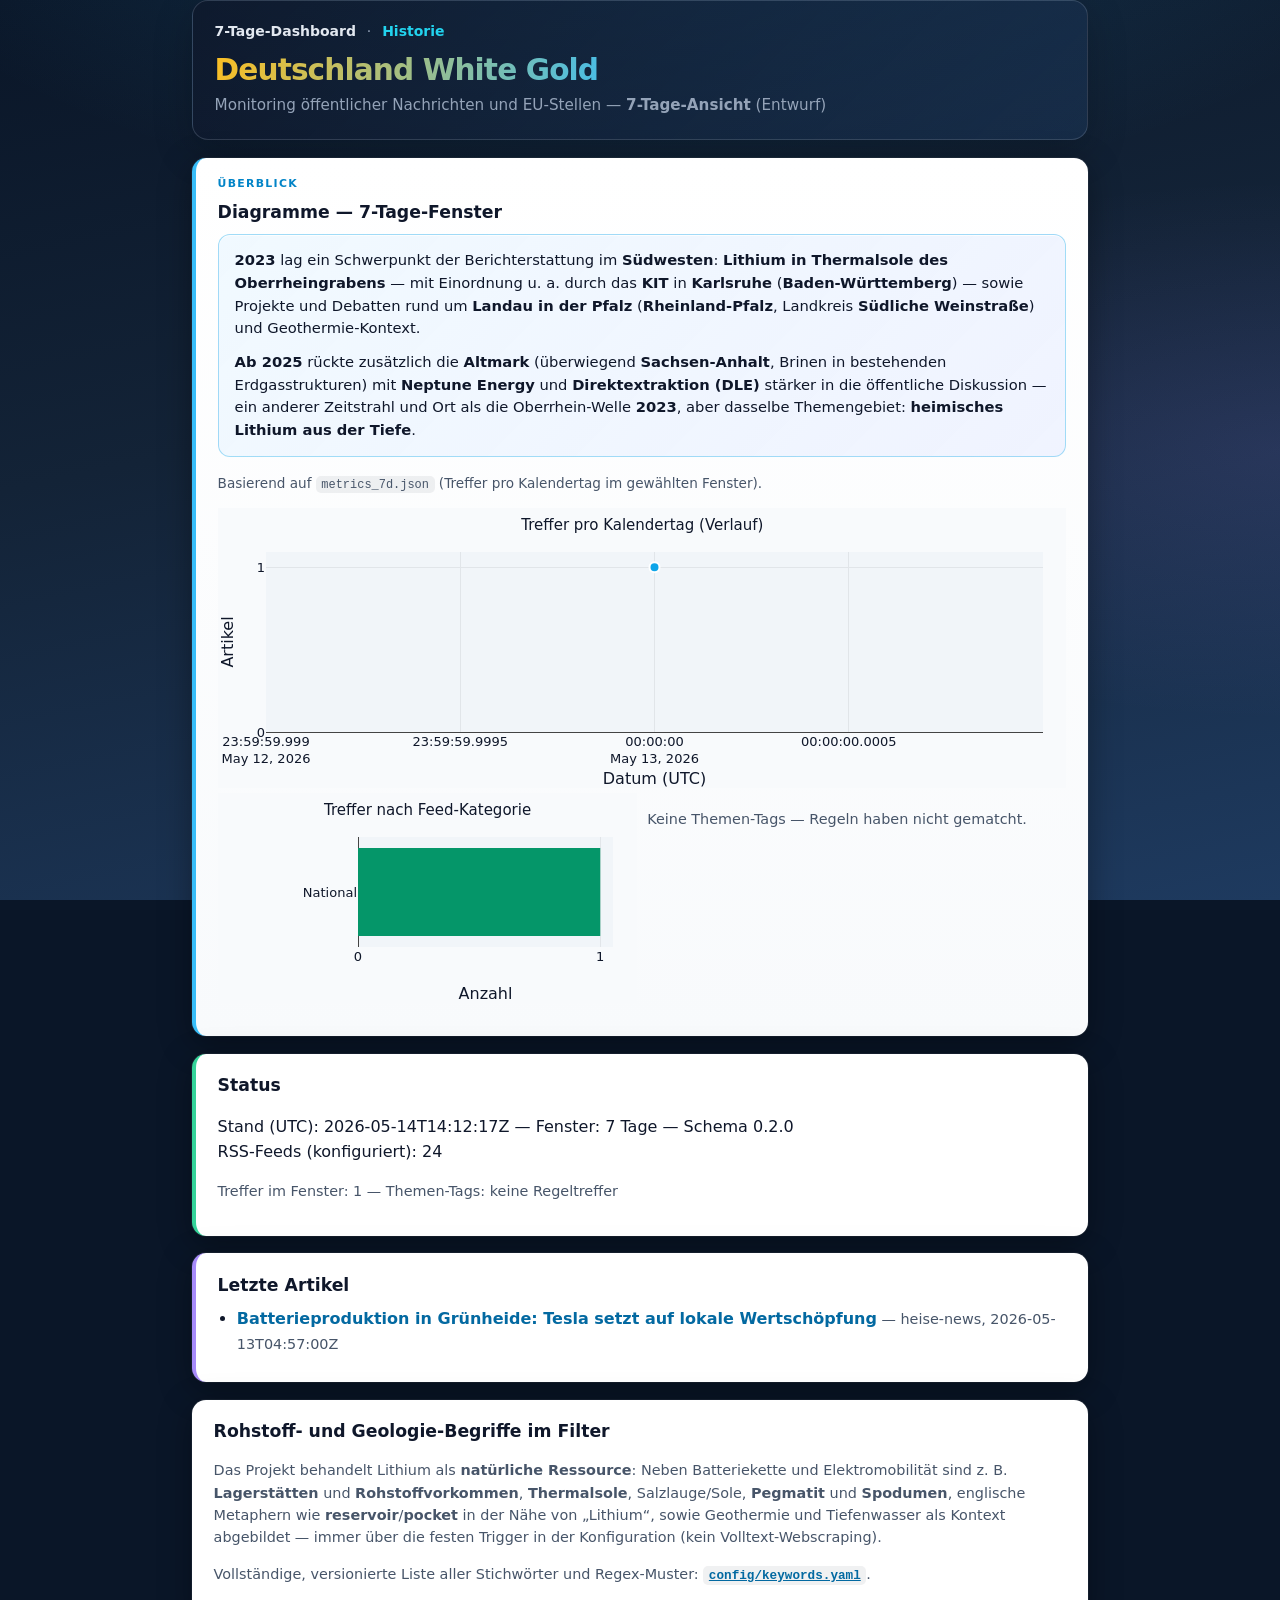
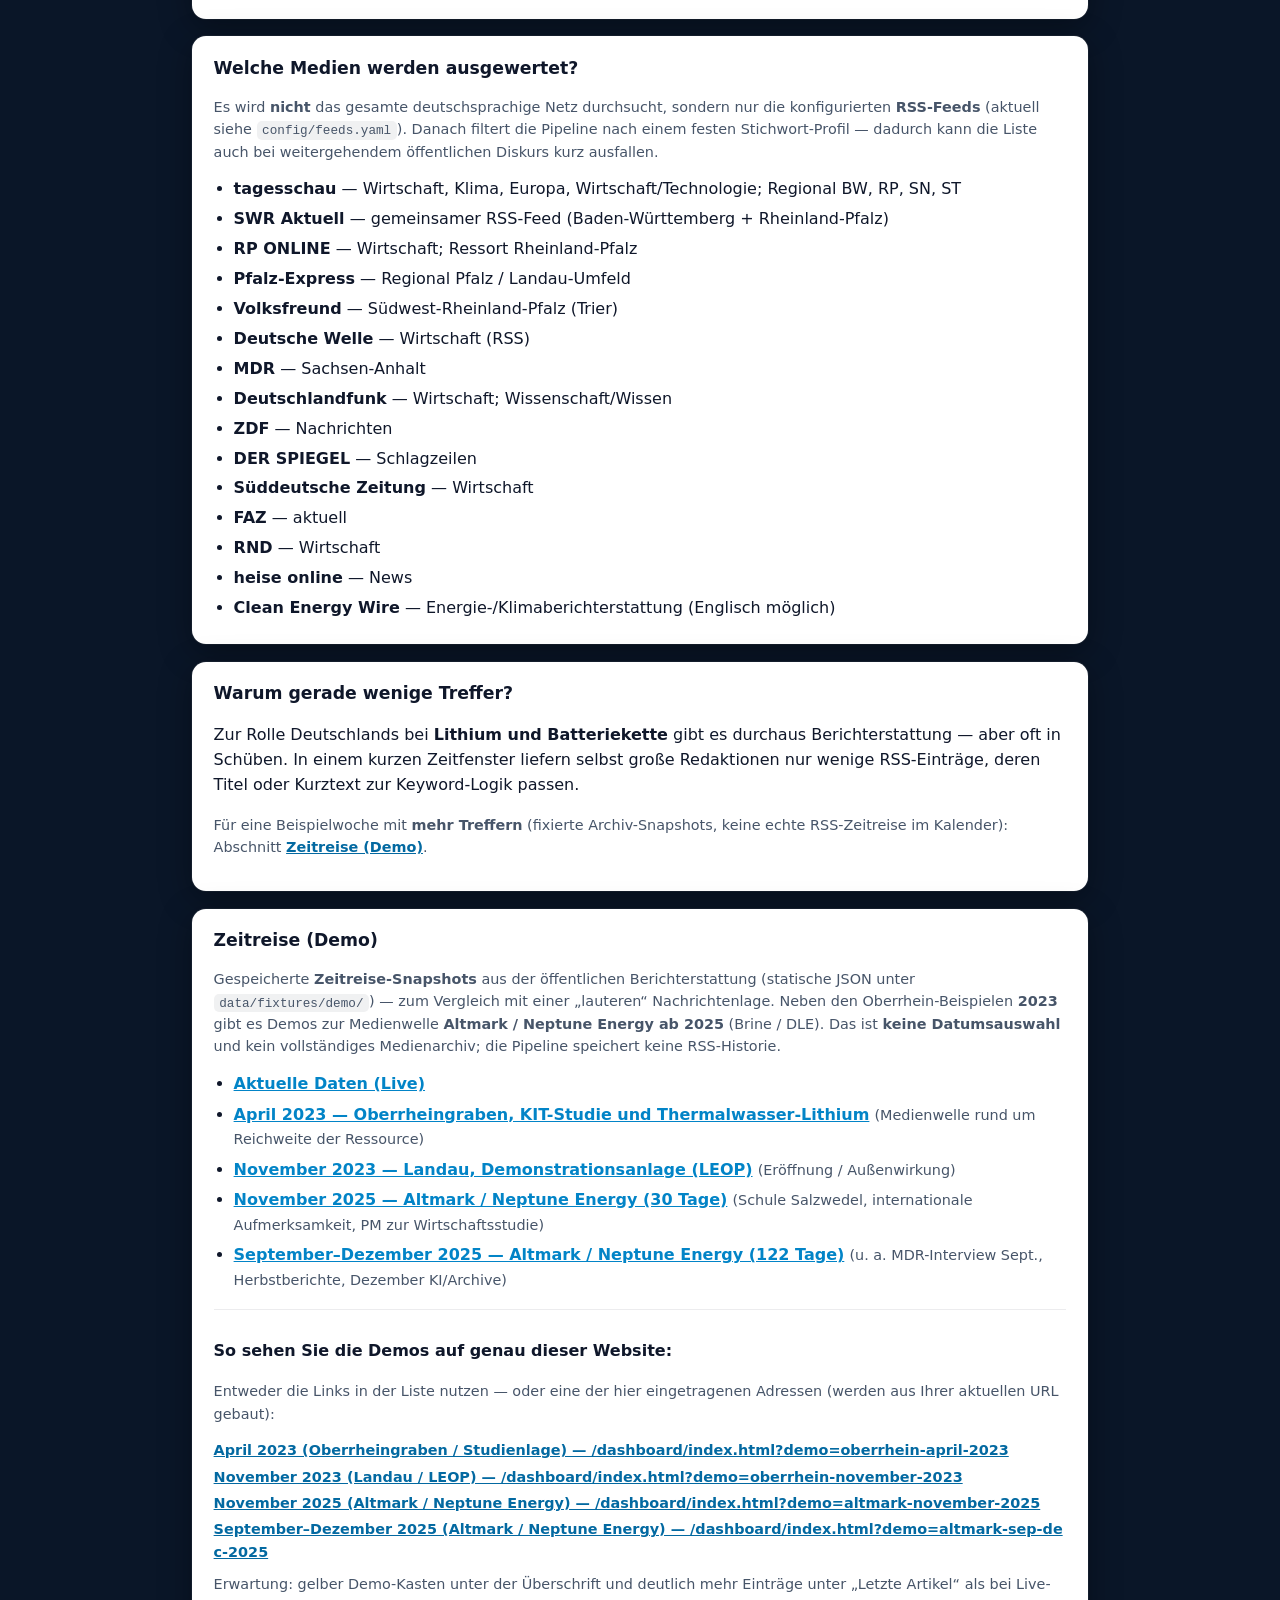
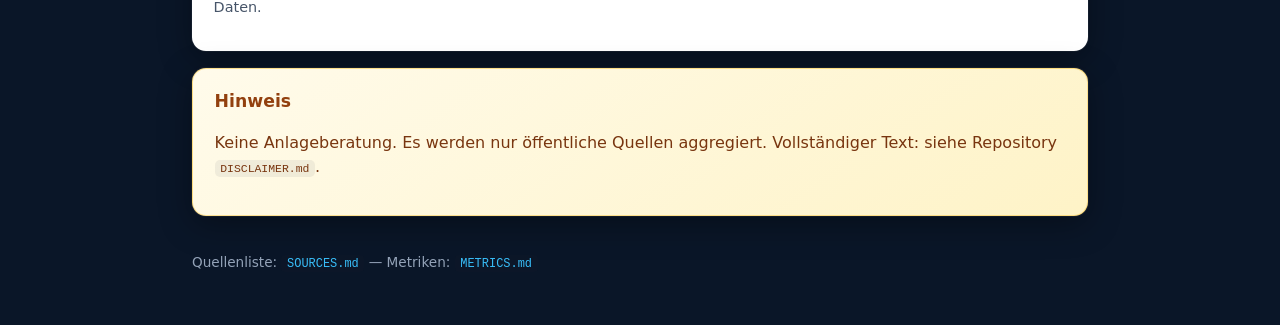
==== commit bcd80c0b: "feat(dashboard): Live vs Altmark-2025 tag comparison + ZEIT feed Add grouped bar chart (live tag_cou" ====
--- a/dashboard/index.html
+++ b/dashboard/index.html
@@ -44,6 +44,13 @@
           <div id="chart-tags" class="chart-wrap chart-wrap--compact" aria-label="Themen-Tags"></div>
         </div>
       </div>
+      <p id="chart-compare-caption" class="chart-caption muted" hidden></p>
+      <div
+        id="chart-compare-tags"
+        class="chart-wrap chart-wrap--hero"
+        hidden
+        aria-label="Vergleich Themen-Tags Live gegen Demo Altmark 2025"
+      ></div>
     </section>
 
     <section class="card card--status" id="status">
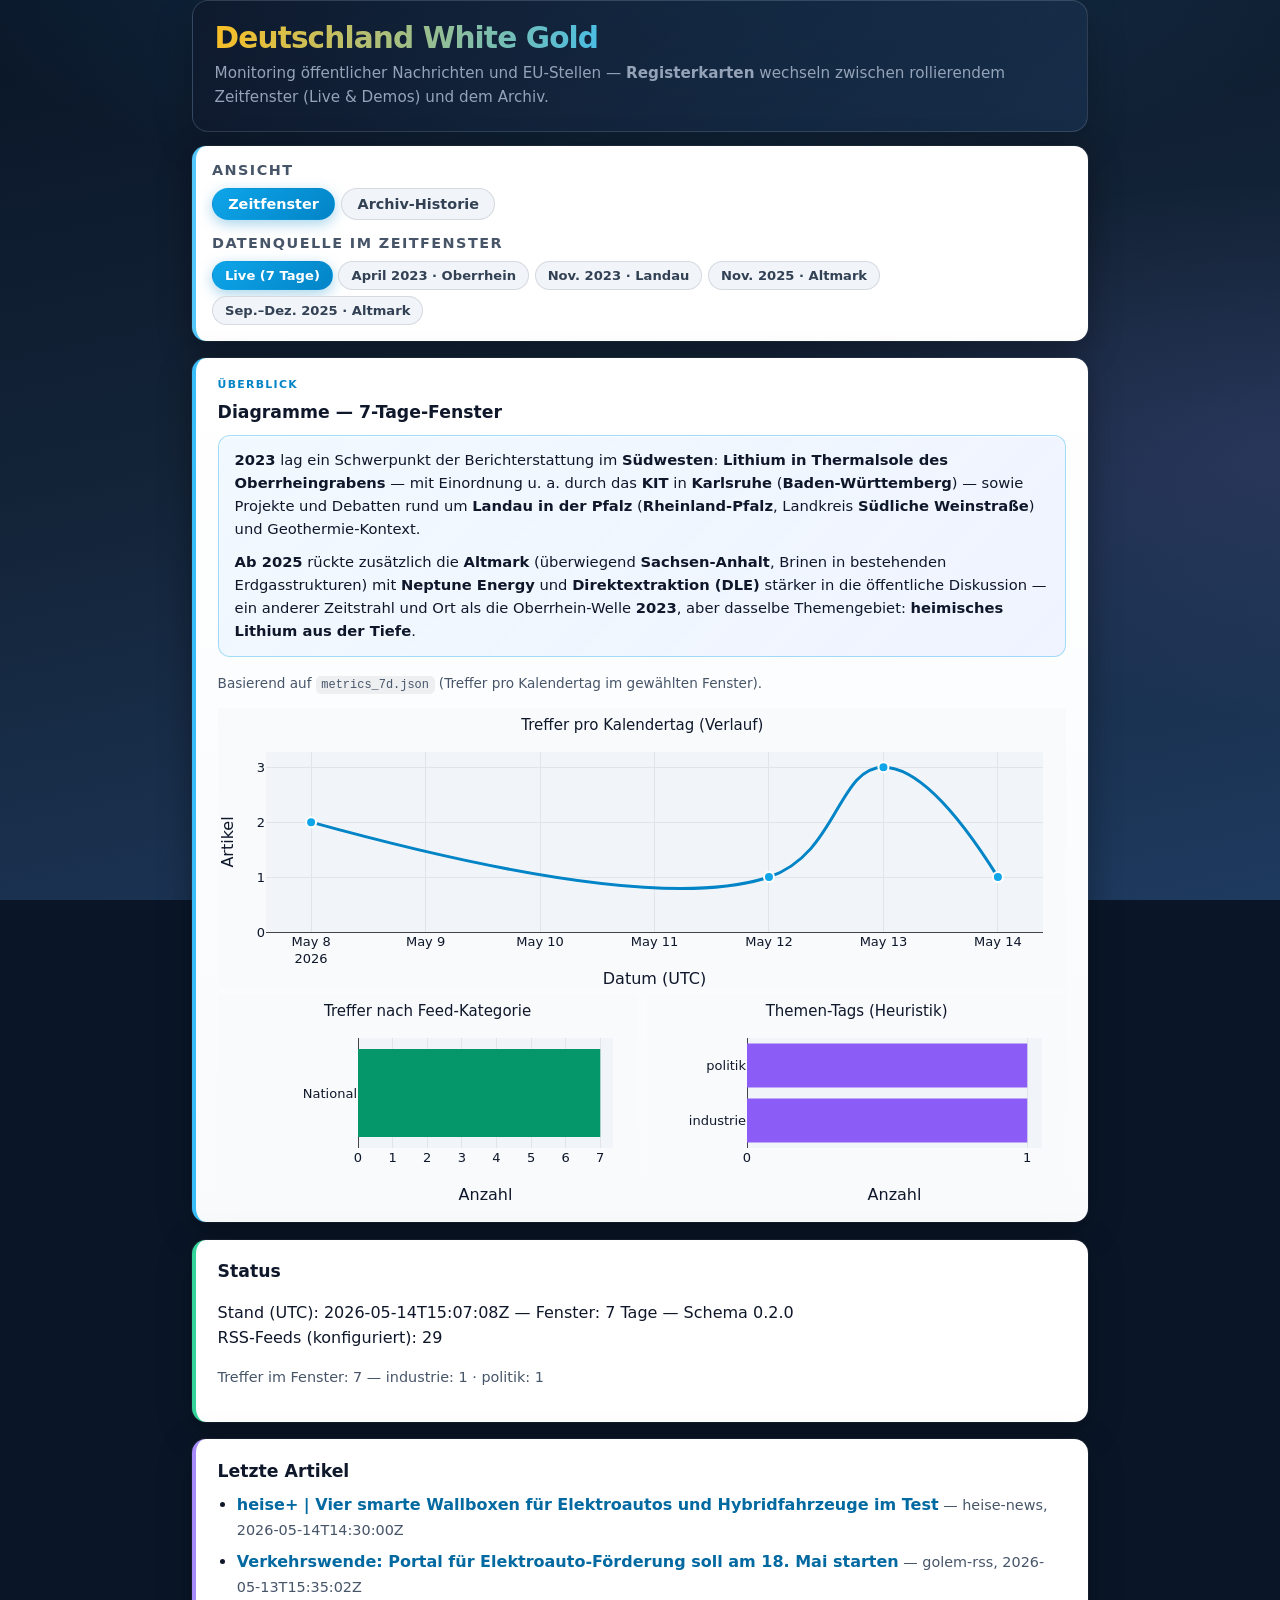
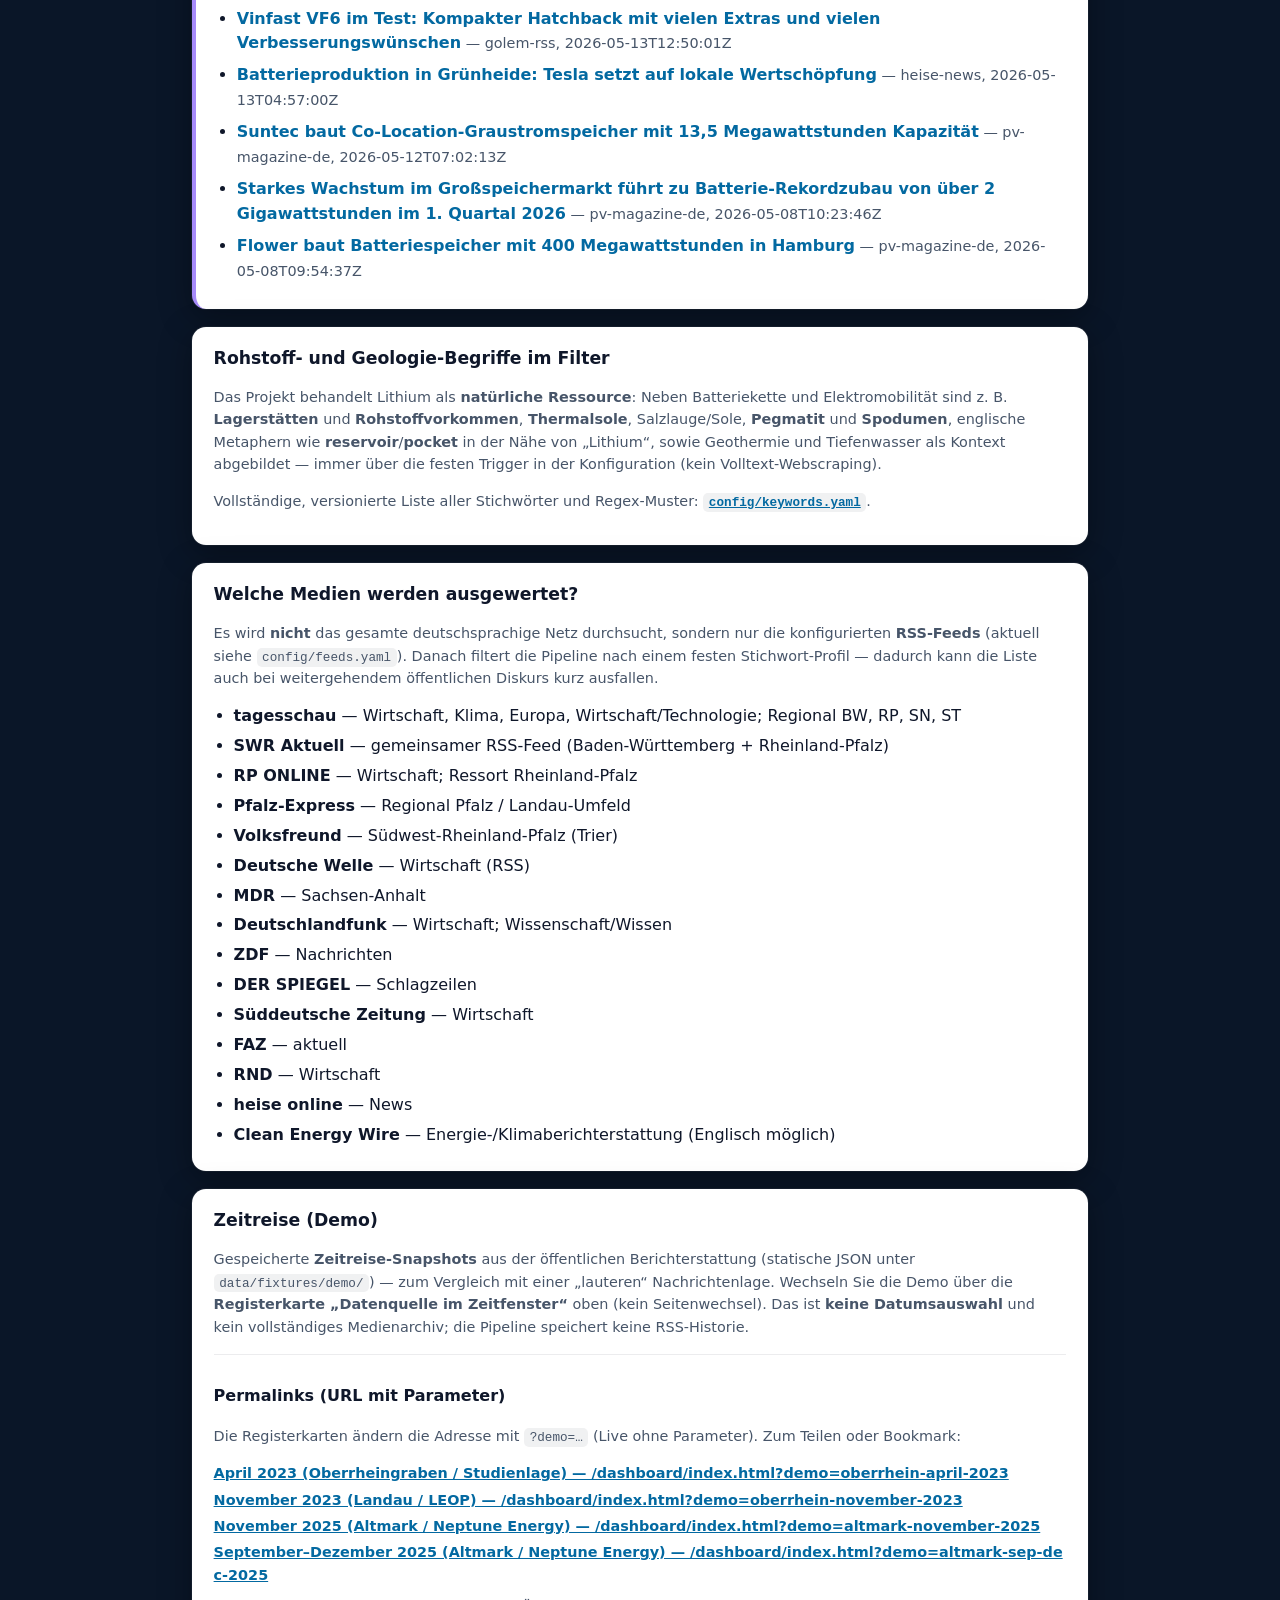
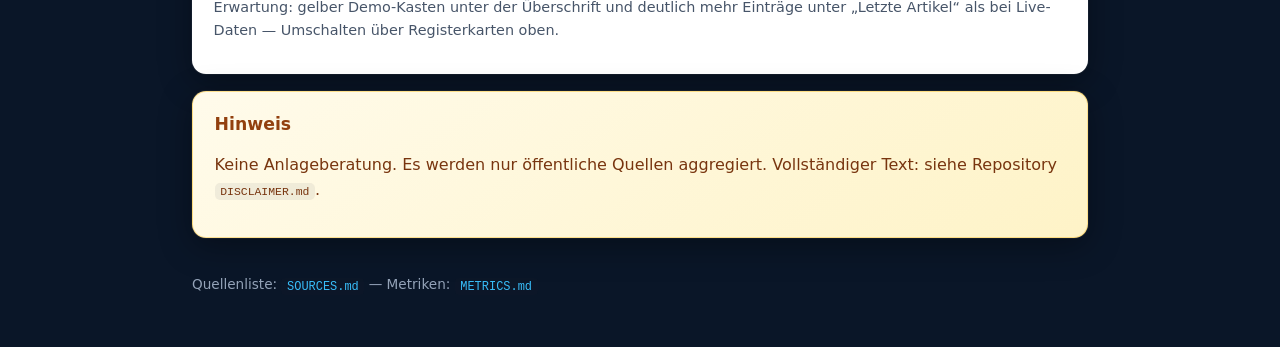
==== commit 4418ff6d: "feat(dashboard): tabs for Zeitfenster vs Archiv and demo snapshots - Single-page index: primary tabs" ====
--- a/dashboard/index.html
+++ b/dashboard/index.html
@@ -8,18 +8,46 @@
 </head>
 <body>
   <header class="page-header page-header--hero">
-    <nav class="site-nav" aria-label="Hauptnavigation">
-      <span class="site-nav__here">7-Tage-Dashboard</span>
-      <span class="site-nav__sep">·</span>
-      <a href="historie.html">Historie</a>
-    </nav>
     <h1>Deutschland White Gold</h1>
-    <p class="subtitle">Monitoring öffentlicher Nachrichten und EU-Stellen — <strong>7-Tage-Ansicht</strong> (Entwurf)</p>
+    <p class="subtitle">
+      Monitoring öffentlicher Nachrichten und EU-Stellen — <strong>Registerkarten</strong> wechseln zwischen rollierendem Zeitfenster (Live &amp; Demos) und dem Archiv.
+    </p>
   </header>
 
-  <div id="demo-banner" class="demo-banner" hidden></div>
-
   <main>
+    <div class="tab-bar-wrap card card--tab-bar">
+      <div class="tab-bar-label muted">Ansicht</div>
+      <div class="tab-bar tab-bar--primary" role="tablist" aria-label="Hauptansicht">
+        <button type="button" class="tab-bar__btn" role="tab" id="tab-primary-zeit" aria-selected="true" aria-controls="panel-zeitfenster">
+          Zeitfenster
+        </button>
+        <button type="button" class="tab-bar__btn" role="tab" id="tab-primary-archiv" aria-selected="false" aria-controls="panel-archiv">
+          Archiv-Historie
+        </button>
+      </div>
+      <div class="tab-bar-label muted tab-bar-label--sub" id="tab-bar-sub-label">Datenquelle im Zeitfenster</div>
+      <div class="tab-bar tab-bar--sub" id="tab-bar-sub" role="tablist" aria-label="Live oder Zeitreise-Demo">
+        <button type="button" class="tab-bar__btn tab-bar__btn--sub" role="tab" id="subtab-live" data-demo="" aria-selected="true">
+          Live (7 Tage)
+        </button>
+        <button type="button" class="tab-bar__btn tab-bar__btn--sub" role="tab" id="subtab-apr23" data-demo="oberrhein-april-2023" aria-selected="false">
+          April 2023 · Oberrhein
+        </button>
+        <button type="button" class="tab-bar__btn tab-bar__btn--sub" role="tab" id="subtab-nov23" data-demo="oberrhein-november-2023" aria-selected="false">
+          Nov. 2023 · Landau
+        </button>
+        <button type="button" class="tab-bar__btn tab-bar__btn--sub" role="tab" id="subtab-altnov25" data-demo="altmark-november-2025" aria-selected="false">
+          Nov. 2025 · Altmark
+        </button>
+        <button type="button" class="tab-bar__btn tab-bar__btn--sub" role="tab" id="subtab-altsepdec25" data-demo="altmark-sep-dec-2025" aria-selected="false">
+          Sep.–Dez. 2025 · Altmark
+        </button>
+      </div>
+    </div>
+
+    <div id="panel-zeitfenster" role="tabpanel" aria-labelledby="tab-primary-zeit">
+    <div id="demo-banner" class="demo-banner" hidden></div>
+
     <section class="card card--spotlight" id="charts-section">
       <div class="card__eyebrow">Überblick</div>
       <h2 id="charts-heading">Diagramme — Zeitfenster</h2>
@@ -110,7 +138,7 @@
         In einem kurzen Zeitfenster liefern selbst große Redaktionen nur wenige RSS-Einträge, deren Titel oder Kurztext zur Keyword-Logik passen.
       </p>
       <p class="muted">
-        Für eine Beispielwoche mit <strong>mehr Treffern</strong> (fixierte Archiv-Snapshots, keine echte RSS-Zeitreise im Kalender): Abschnitt <a href="#demo-travel">Zeitreise (Demo)</a>.
+        Für eine Beispielwoche mit <strong>mehr Treffern</strong> (fixierte Snapshots): eine <strong>Demo-Registerkarte</strong> unter „Datenquelle im Zeitfenster“ wählen oder Abschnitt <a href="#demo-travel">Zeitreise (Demo)</a>.
       </p>
     </section>
 
@@ -118,32 +146,13 @@
       <h2>Zeitreise (Demo)</h2>
       <p class="muted">
         Gespeicherte <strong>Zeitreise-Snapshots</strong> aus der öffentlichen Berichterstattung (statische JSON unter <code>data/fixtures/demo/</code>) — zum Vergleich mit einer „lauteren“ Nachrichtenlage.
-        Neben den Oberrhein-Beispielen <strong>2023</strong> gibt es Demos zur Medienwelle <strong>Altmark / Neptune Energy ab 2025</strong> (Brine / DLE).
+        Wechseln Sie die Demo über die <strong>Registerkarte „Datenquelle im Zeitfenster“</strong> oben (kein Seitenwechsel).
         Das ist <strong>keine Datumsauswahl</strong> und kein vollständiges Medienarchiv; die Pipeline speichert keine RSS-Historie.
       </p>
-      <ul class="demo-travel-list">
-        <li><a href="./">Aktuelle Daten (Live)</a></li>
-        <li>
-          <a href="?demo=oberrhein-april-2023">April 2023 — Oberrheingraben, KIT-Studie und Thermalwasser-Lithium</a>
-          <span class="muted"> (Medienwelle rund um Reichweite der Ressource)</span>
-        </li>
-        <li>
-          <a href="?demo=oberrhein-november-2023">November 2023 — Landau, Demonstrationsanlage (LEOP)</a>
-          <span class="muted"> (Eröffnung / Außenwirkung)</span>
-        </li>
-        <li>
-          <a href="?demo=altmark-november-2025">November 2025 — Altmark / Neptune Energy (30 Tage)</a>
-          <span class="muted"> (Schule Salzwedel, internationale Aufmerksamkeit, PM zur Wirtschaftsstudie)</span>
-        </li>
-        <li>
-          <a href="?demo=altmark-sep-dec-2025">September–Dezember 2025 — Altmark / Neptune Energy (122 Tage)</a>
-          <span class="muted"> (u. a. MDR-Interview Sept., Herbstberichte, Dezember KI/Archive)</span>
-        </li>
-      </ul>
       <div class="zeitreise-url-box">
-        <p><strong>So sehen Sie die Demos auf genau dieser Website:</strong></p>
+        <p><strong>Permalinks (URL mit Parameter)</strong></p>
         <p class="muted">
-          Entweder die Links in der Liste nutzen — oder eine der hier eingetragenen Adressen (werden aus Ihrer aktuellen URL gebaut):
+          Die Registerkarten ändern die Adresse mit <code>?demo=…</code> (Live ohne Parameter). Zum Teilen oder Bookmark:
         </p>
         <div id="zeitreise-example-links" class="muted"></div>
       </div>
@@ -156,6 +165,38 @@
         Vollständiger Text: siehe Repository <code>DISCLAIMER.md</code>.
       </p>
     </section>
+    </div>
+
+    <div id="panel-archiv" role="tabpanel" aria-labelledby="tab-primary-archiv" hidden>
+      <section class="card card--spotlight" id="historie-charts">
+        <div class="card__eyebrow">Archiv</div>
+        <h2>Treffer nach Monat</h2>
+        <p class="chart-caption muted">Basierend auf <code>data/archive/summary.json</code> (<code>articles_per_month</code>).</p>
+        <div id="chart-archive-months" class="chart-wrap chart-wrap--hero" aria-label="Liniendiagramm Archiv Treffer pro Monat"></div>
+      </section>
+
+      <section class="card card--status">
+        <h2>Status Archiv</h2>
+        <p id="historie-meta">Lade Daten …</p>
+        <p class="muted">
+          Partitionen: <code>data/archive/months/YYYY-MM.json</code> im Repository — für Pages wird <code>summary.json</code> für diese Ansicht genutzt.
+        </p>
+      </section>
+
+      <section class="card card--articles">
+        <h2>Neueste Archiv-Artikel</h2>
+        <p class="muted">Bis zu 400 Einträge aus dem Archiv (Teilmenge der Gesamtdaten).</p>
+        <ul id="historie-article-list" class="article-list"></ul>
+      </section>
+
+      <section class="card card--disclaimer" id="disclaimer-archiv">
+        <h2>Hinweis</h2>
+        <p>
+          Keine Anlageberatung. Es werden nur öffentliche Quellen aggregiert.
+          Vollständiger Text: siehe Repository <code>DISCLAIMER.md</code>.
+        </p>
+      </section>
+    </div>
   </main>
 
   <footer class="page-footer">
--- a/dashboard/styles.css
+++ b/dashboard/styles.css
@@ -215,6 +215,91 @@
   background: linear-gradient(180deg, #ffffff 0%, #f8fafc 100%);
 }
 
+.card--tab-bar {
+  margin-top: 0.85rem;
+  padding: 0.85rem 1rem 1rem;
+  border-left: 4px solid rgba(56, 189, 248, 0.85);
+}
+
+.tab-bar-label {
+  font-size: 0.72rem;
+  font-weight: 700;
+  letter-spacing: 0.1em;
+  text-transform: uppercase;
+  margin-bottom: 0.4rem;
+  color: var(--text-muted-card);
+}
+
+.tab-bar-label--sub {
+  margin-top: 0.75rem;
+}
+
+.tab-bar {
+  display: flex;
+  flex-wrap: wrap;
+  gap: 0.4rem;
+}
+
+.tab-bar--sub {
+  gap: 0.35rem;
+}
+
+.tab-bar__btn {
+  appearance: none;
+  font-family: inherit;
+  font-size: 0.9rem;
+  font-weight: 600;
+  cursor: pointer;
+  border-radius: 999px;
+  padding: 0.45rem 0.95rem;
+  border: 1px solid rgba(15, 23, 42, 0.12);
+  background: #f1f5f9;
+  color: #334155;
+  transition: background 0.15s ease, border-color 0.15s ease, box-shadow 0.15s ease;
+}
+
+.tab-bar__btn:hover {
+  background: #e2e8f0;
+  border-color: rgba(14, 165, 233, 0.35);
+}
+
+.tab-bar__btn[aria-selected="true"] {
+  background: linear-gradient(135deg, #0ea5e9, #0284c7);
+  color: #fff;
+  border-color: transparent;
+  box-shadow: 0 4px 14px rgba(2, 132, 199, 0.35);
+}
+
+.tab-bar__btn--sub {
+  font-size: 0.82rem;
+  padding: 0.38rem 0.75rem;
+}
+
+.tab-bar__btn:focus-visible {
+  outline: 2px solid var(--accent-sky);
+  outline-offset: 2px;
+}
+
+.demo-banner__to-live {
+  display: inline;
+  margin: 0;
+  margin-left: 0.35rem;
+  padding: 0;
+  border: none;
+  background: none;
+  color: #b45309;
+  font-weight: 700;
+  font-size: inherit;
+  font-family: inherit;
+  cursor: pointer;
+  text-decoration: underline;
+  text-underline-offset: 2px;
+}
+
+.demo-banner__to-live:hover {
+  color: #92400e;
+}
+
 .card--status {
   border-left: 4px solid var(--accent-emerald);
 }
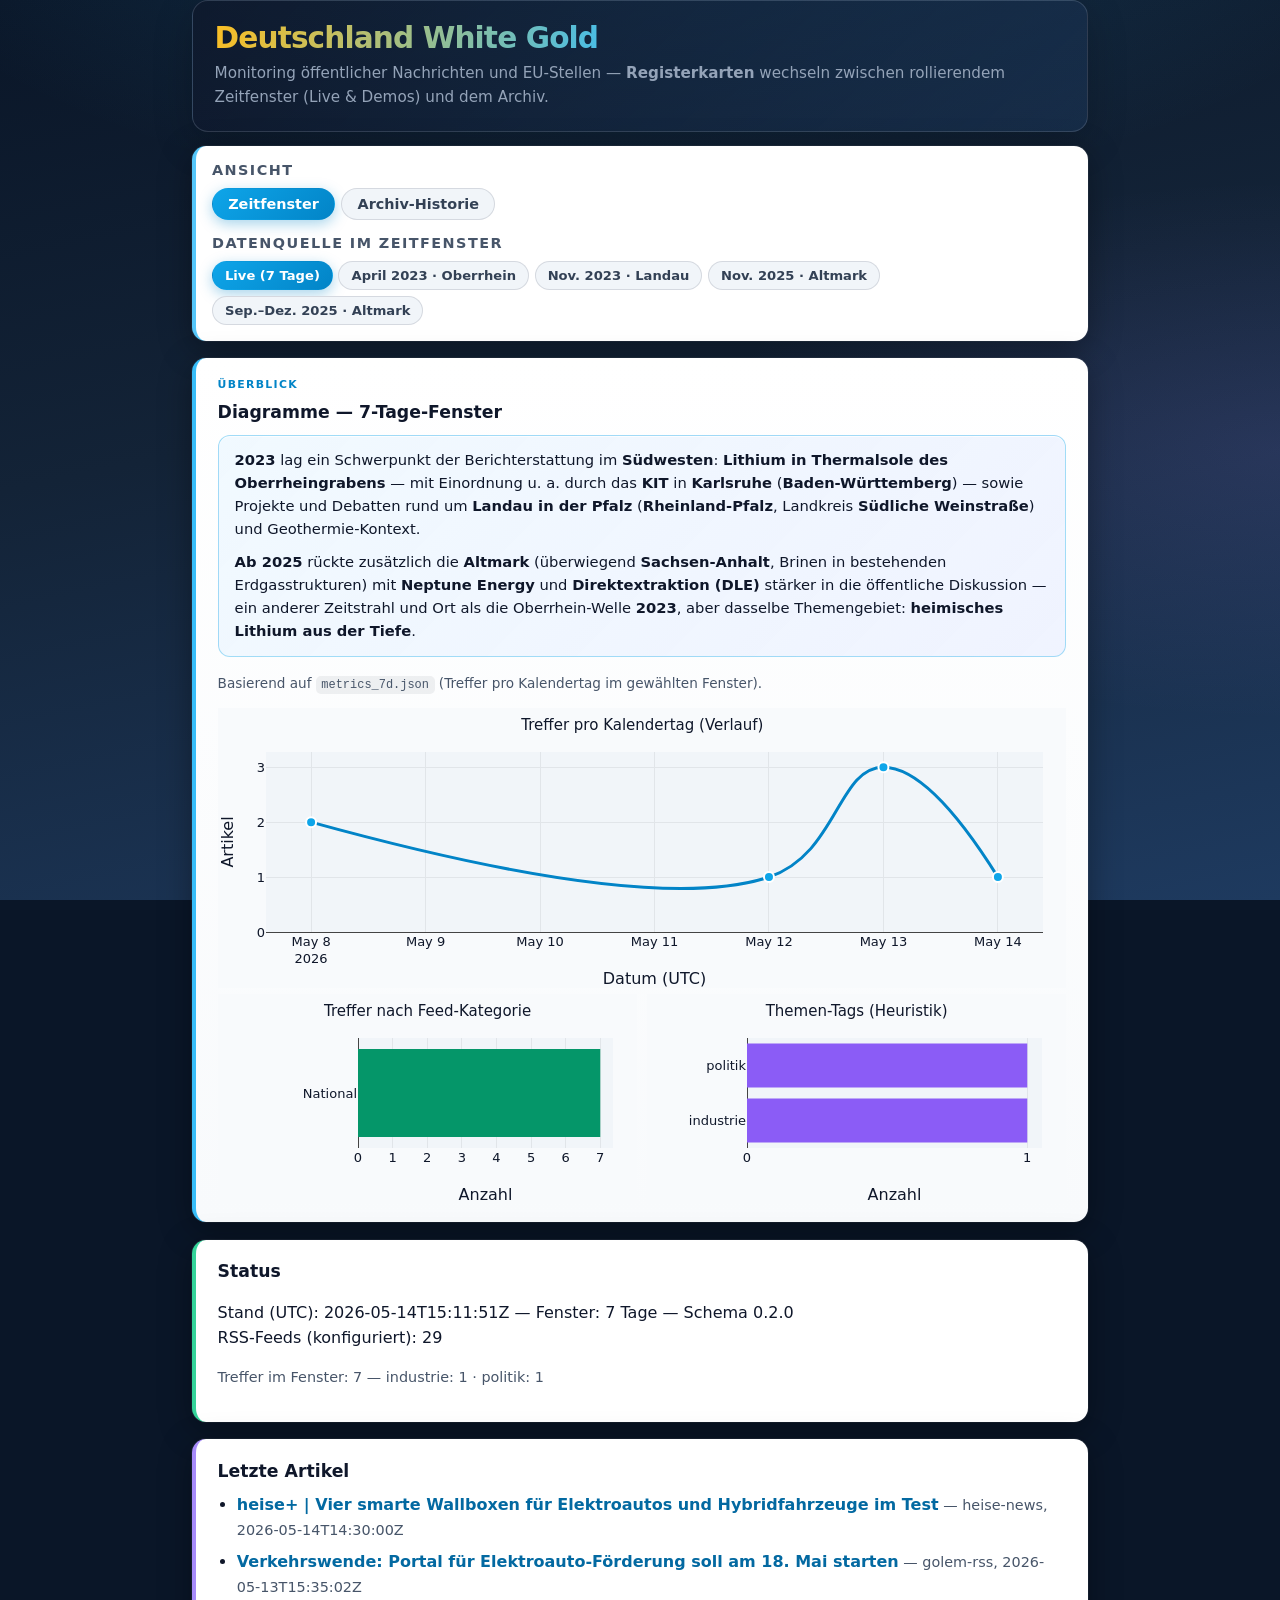
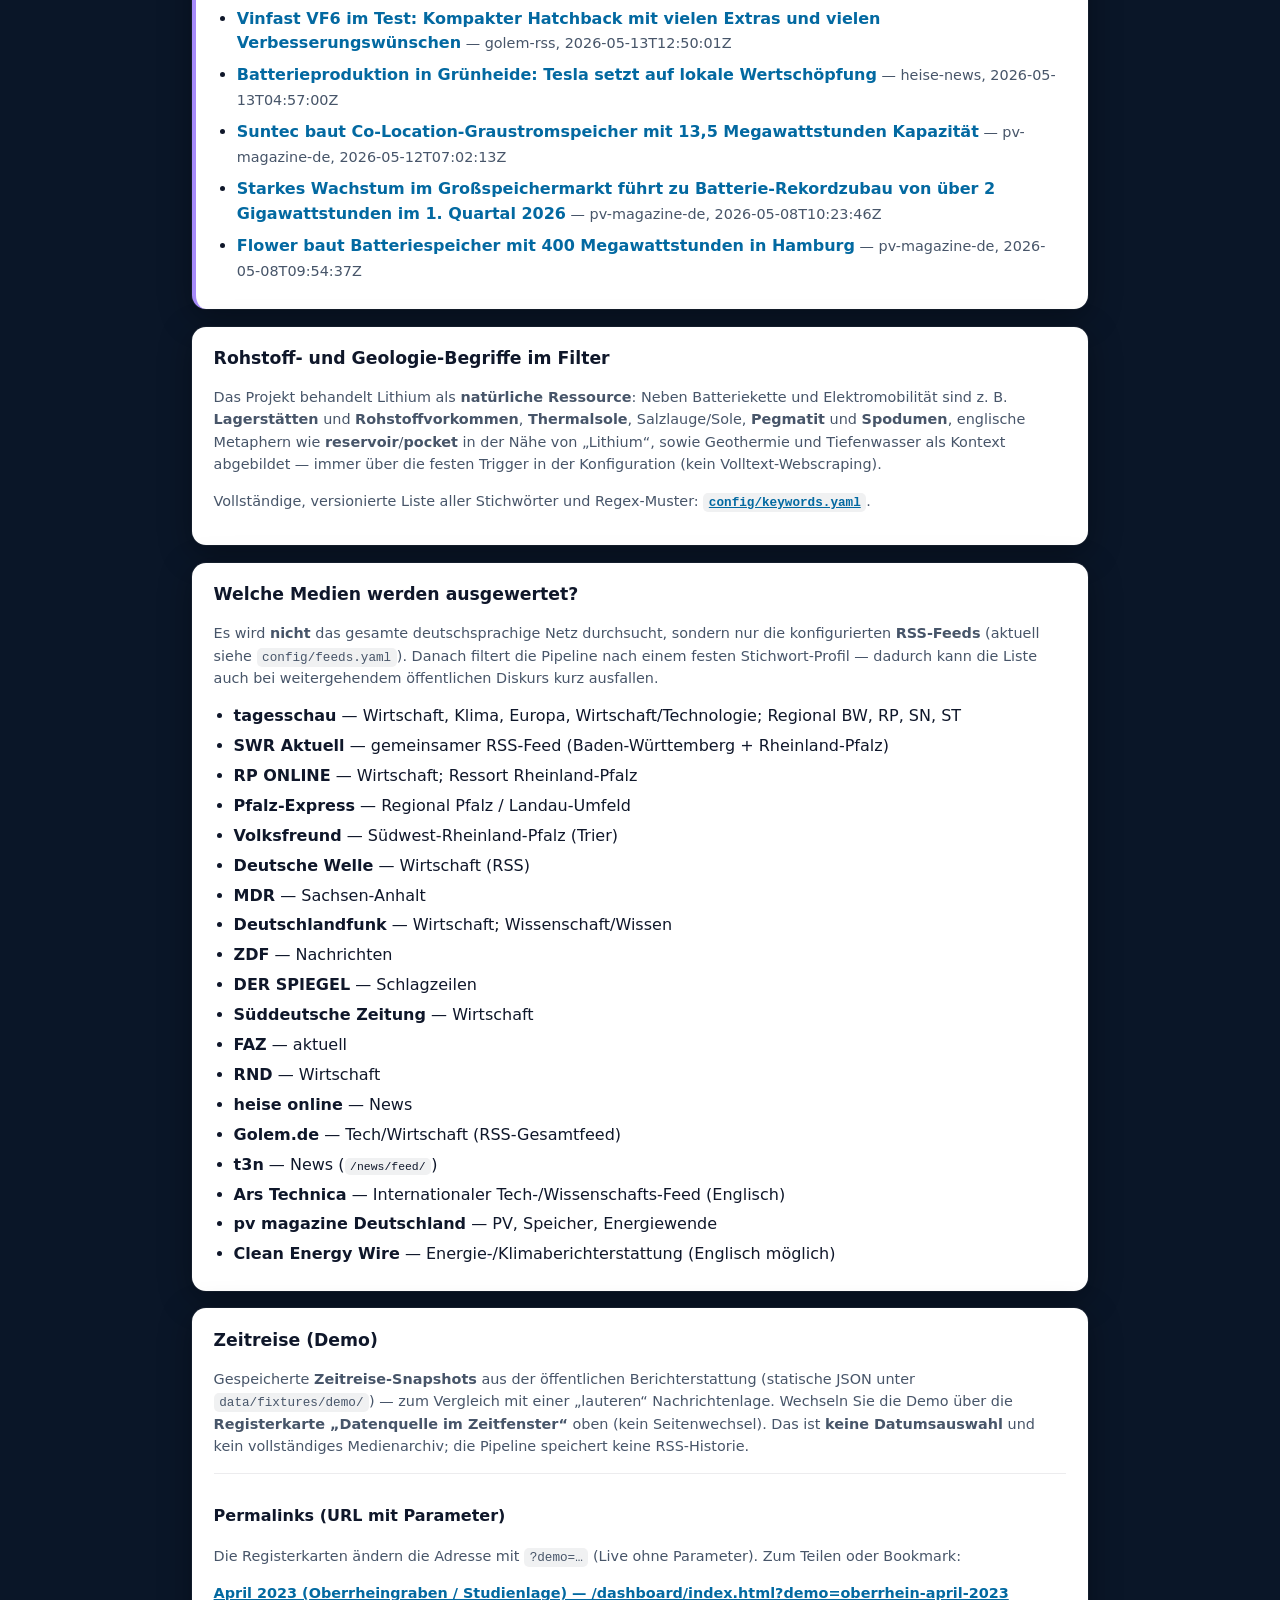
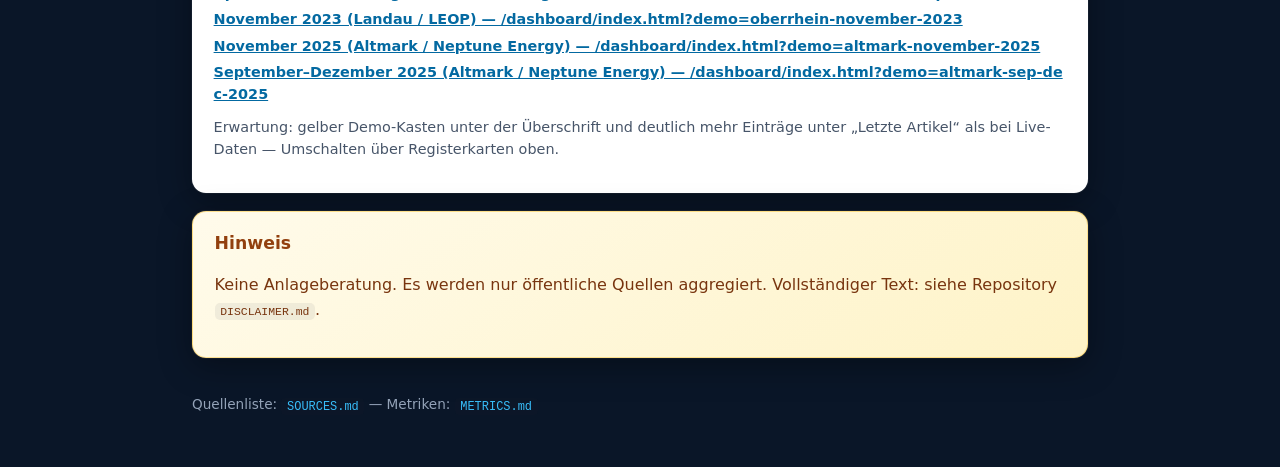
==== commit decee7d2: "docs(dashboard): list Golem, t3n, Ars Technica, pv magazine on index sources Co-authored-by: Cursor " ====
--- a/dashboard/index.html
+++ b/dashboard/index.html
@@ -127,6 +127,10 @@
         <li><strong>FAZ</strong> — aktuell</li>
         <li><strong>RND</strong> — Wirtschaft</li>
         <li><strong>heise online</strong> — News</li>
+        <li><strong>Golem.de</strong> — Tech/Wirtschaft (RSS-Gesamtfeed)</li>
+        <li><strong>t3n</strong> — News (<code>/news/feed/</code>)</li>
+        <li><strong>Ars Technica</strong> — Internationaler Tech-/Wissenschafts-Feed (Englisch)</li>
+        <li><strong>pv magazine Deutschland</strong> — PV, Speicher, Energiewende</li>
         <li><strong>Clean Energy Wire</strong> — Energie-/Klimaberichterstattung (Englisch möglich)</li>
       </ul>
     </section>
